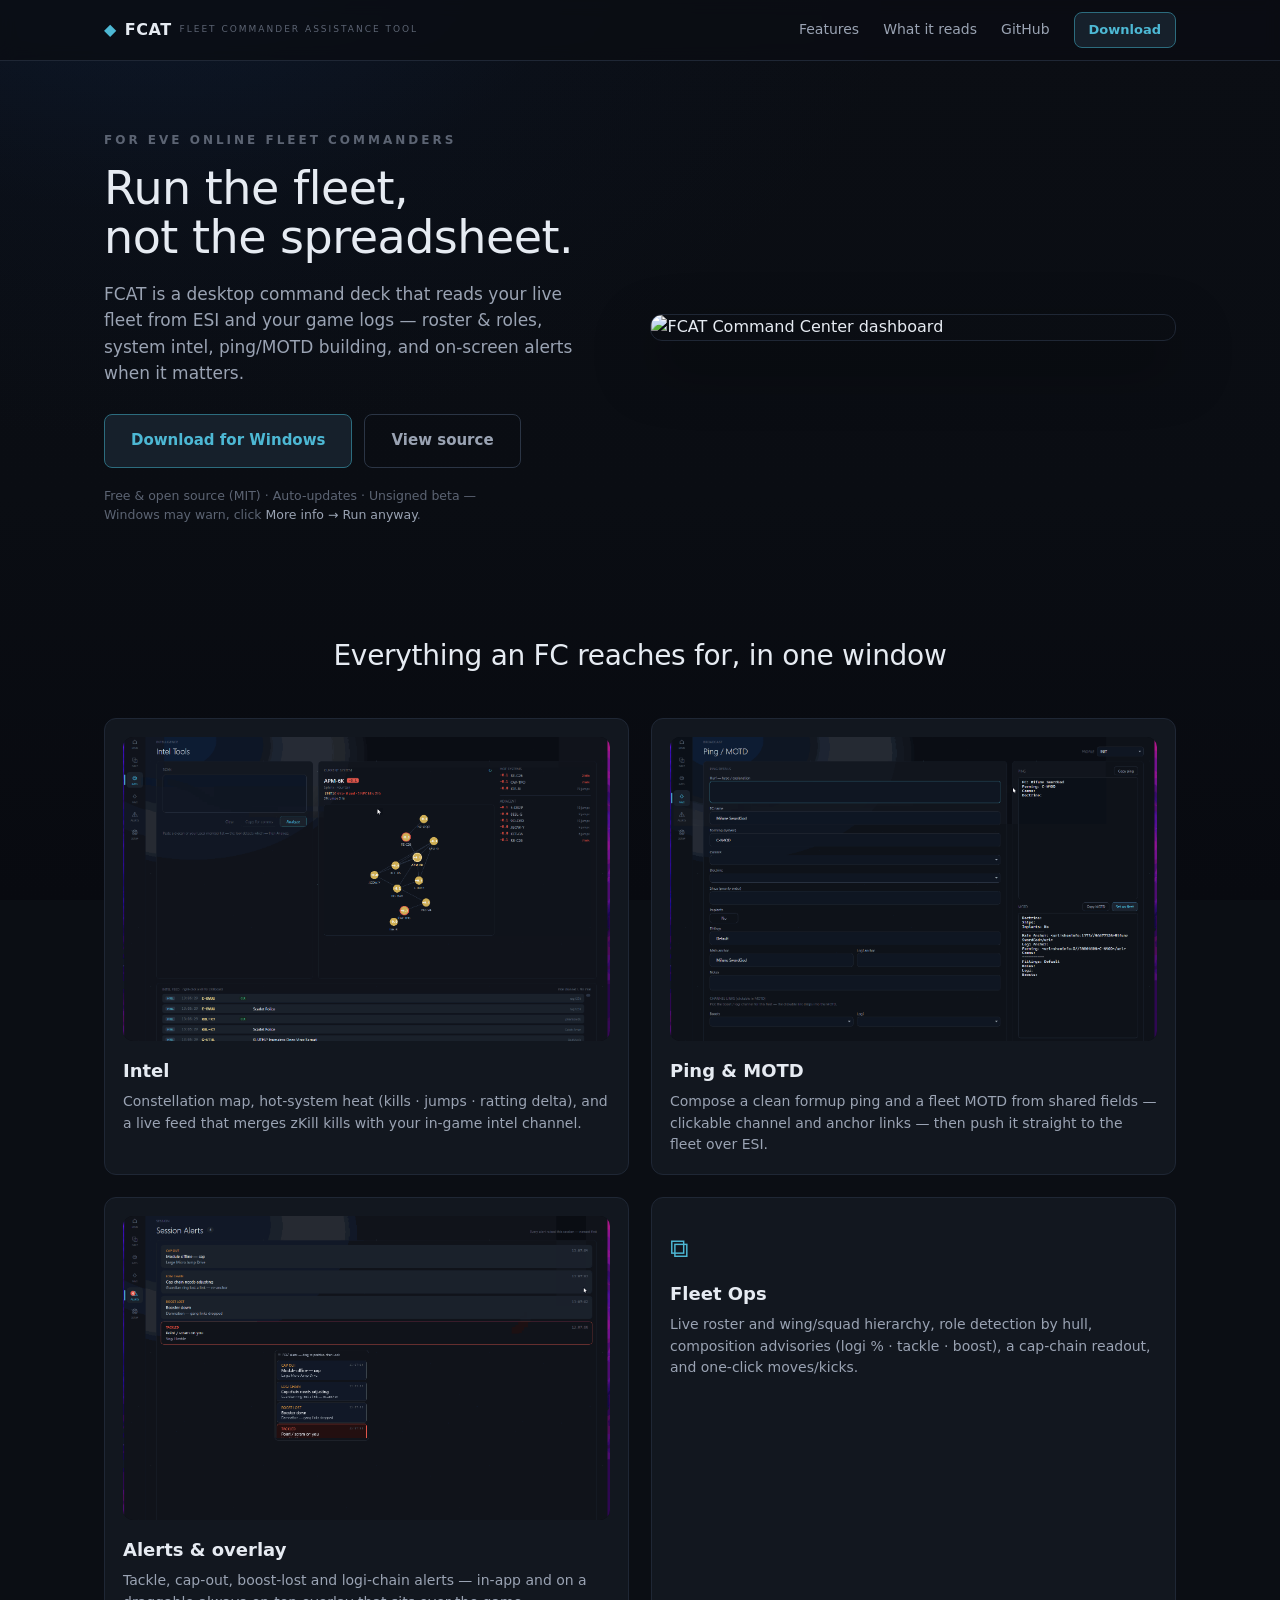
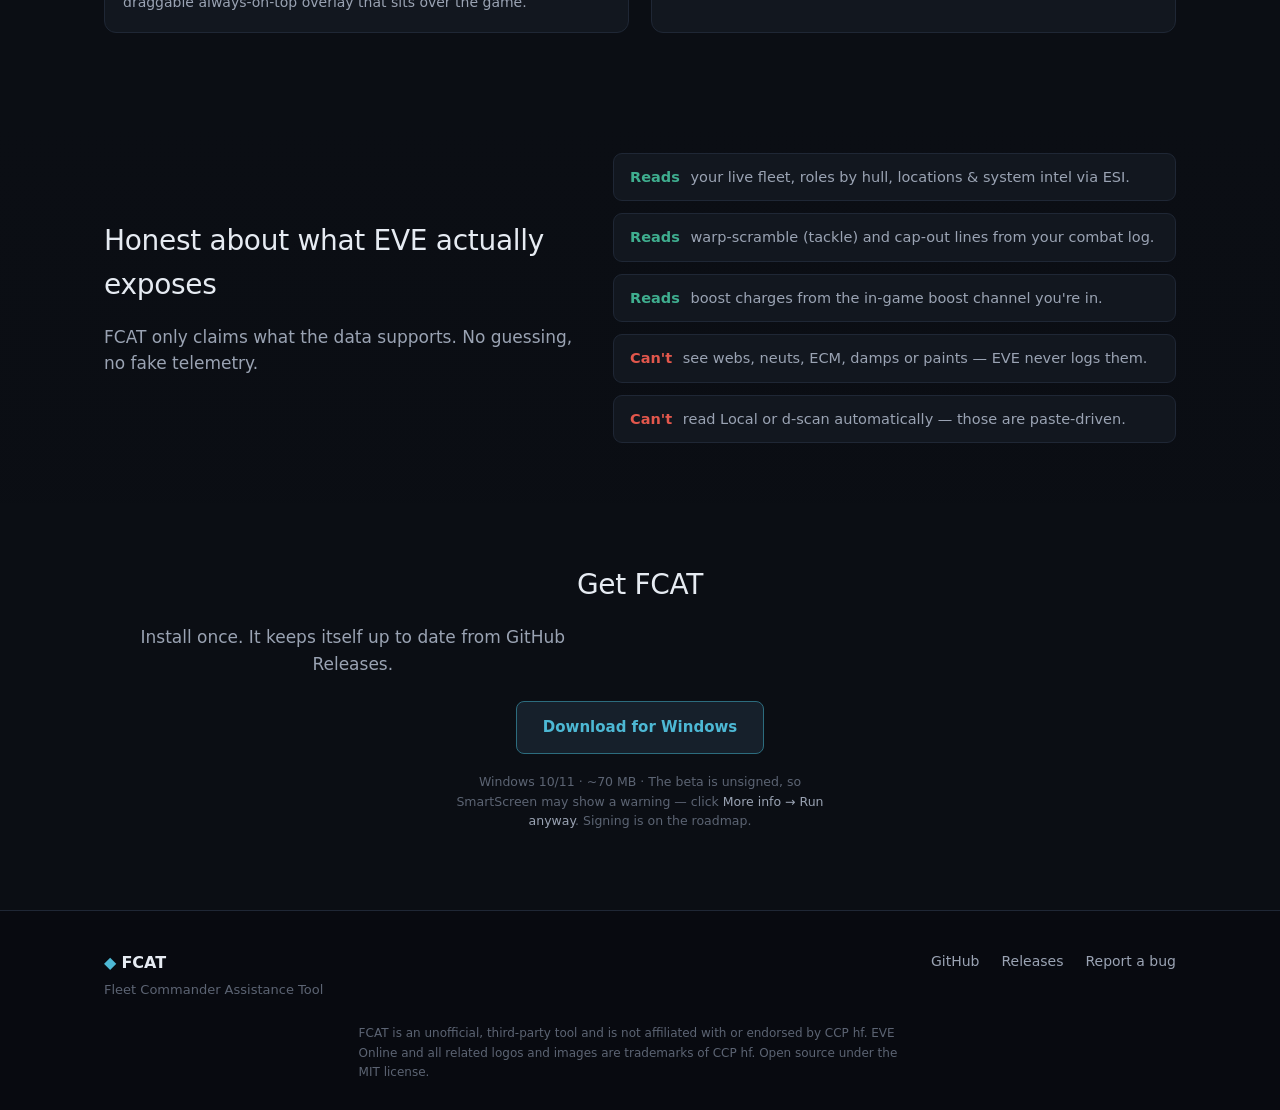
==== docs/index.html @ 99419bee "Add FCAT website for GitHub Pages Co-Authored-By: Claude Opus 4.8 <noreply@anthropic.com>" ====
<!DOCTYPE html>
<html lang="en">
<head>
  <meta charset="utf-8">
  <meta name="viewport" content="width=device-width, initial-scale=1">
  <title>FCAT — Fleet Commander Assistance Tool</title>
  <meta name="description" content="A desktop command deck for EVE Online fleet commanders. Live fleet roster, intel, pings & MOTD, and on-screen alerts — read straight from ESI and your game logs.">
  <link rel="stylesheet" href="style.css">
</head>
<body>

  <!-- ── Top bar ── -->
  <header class="topbar">
    <div class="wrap">
      <a class="brand" href="#top">
        <span class="diamond">◆</span> FCAT
        <span class="brand-sub">FLEET COMMANDER ASSISTANCE TOOL</span>
      </a>
      <nav class="topnav">
        <a href="#features">Features</a>
        <a href="#honest">What it reads</a>
        <a href="https://github.com/MifuneSG/FCAT" target="_blank" rel="noopener">GitHub</a>
        <a class="btn btn-sm" href="https://github.com/MifuneSG/FCAT/releases/latest" target="_blank" rel="noopener">Download</a>
      </nav>
    </div>
  </header>

  <!-- ── Hero ── -->
  <section class="hero" id="top">
    <div class="wrap hero-grid">
      <div class="hero-copy">
        <p class="eyebrow">FOR EVE ONLINE FLEET COMMANDERS</p>
        <h1>Run the fleet,<br>not the spreadsheet.</h1>
        <p class="lead">
          FCAT is a desktop command deck that reads your live fleet from ESI and your game logs —
          roster &amp; roles, system intel, ping/MOTD building, and on-screen alerts when it matters.
        </p>
        <div class="cta-row">
          <a class="btn btn-lg" href="https://github.com/MifuneSG/FCAT/releases/latest" target="_blank" rel="noopener">
            Download for Windows
          </a>
          <a class="btn btn-ghost btn-lg" href="https://github.com/MifuneSG/FCAT" target="_blank" rel="noopener">
            View source
          </a>
        </div>
        <p class="fineprint">
          Free &amp; open source (MIT) · Auto-updates · Unsigned beta — Windows may warn,
          click <em>More info → Run anyway</em>.
        </p>
      </div>
      <div class="hero-shot">
        <img src="gifs/dashboard.gif" alt="FCAT Command Center dashboard" loading="eager">
      </div>
    </div>
  </section>

  <!-- ── Features ── -->
  <section class="features" id="features">
    <div class="wrap">
      <h2 class="section-title">Everything an FC reaches for, in one window</h2>

      <div class="feature-grid">
        <article class="feature">
          <div class="feature-shot"><img src="gifs/intel.gif" alt="Intel tools" loading="lazy"></div>
          <h3>Intel</h3>
          <p>Constellation map, hot-system heat (kills · jumps · ratting delta), and a live feed that
             merges zKill kills with your in-game intel channel.</p>
        </article>

        <article class="feature">
          <div class="feature-shot"><img src="gifs/ping.gif" alt="Ping and MOTD builder" loading="lazy"></div>
          <h3>Ping &amp; MOTD</h3>
          <p>Compose a clean formup ping and a fleet MOTD from shared fields — clickable channel
             and anchor links — then push it straight to the fleet over ESI.</p>
        </article>

        <article class="feature">
          <div class="feature-shot"><img src="gifs/overlay.gif" alt="Alerts and on-screen overlay" loading="lazy"></div>
          <h3>Alerts &amp; overlay</h3>
          <p>Tackle, cap-out, boost-lost and logi-chain alerts — in-app and on a draggable
             always-on-top overlay that sits over the game.</p>
        </article>

        <article class="feature">
          <div class="feature-icon">⧉</div>
          <h3>Fleet Ops</h3>
          <p>Live roster and wing/squad hierarchy, role detection by hull, composition advisories
             (logi % · tackle · boost), a cap-chain readout, and one-click moves/kicks.</p>
        </article>
      </div>
    </div>
  </section>

  <!-- ── Honesty section (the differentiator) ── -->
  <section class="honest" id="honest">
    <div class="wrap honest-grid">
      <div>
        <h2 class="section-title left">Honest about what EVE actually exposes</h2>
        <p class="lead">
          FCAT only claims what the data supports. No guessing, no fake telemetry.
        </p>
      </div>
      <ul class="honest-list">
        <li><span class="ok">Reads</span> your live fleet, roles by hull, locations &amp; system intel via ESI.</li>
        <li><span class="ok">Reads</span> warp-scramble (tackle) and cap-out lines from your combat log.</li>
        <li><span class="ok">Reads</span> boost charges from the in-game boost channel you're in.</li>
        <li><span class="no">Can't</span> see webs, neuts, ECM, damps or paints — EVE never logs them.</li>
        <li><span class="no">Can't</span> read Local or d-scan automatically — those are paste-driven.</li>
      </ul>
    </div>
  </section>

  <!-- ── Download band ── -->
  <section class="download">
    <div class="wrap center">
      <h2 class="section-title">Get FCAT</h2>
      <p class="lead">Install once. It keeps itself up to date from GitHub Releases.</p>
      <a class="btn btn-lg" href="https://github.com/MifuneSG/FCAT/releases/latest" target="_blank" rel="noopener">
        Download for Windows
      </a>
      <p class="fineprint">
        Windows 10/11 · ~70 MB · The beta is unsigned, so SmartScreen may show a warning —
        click <em>More info → Run anyway</em>. Signing is on the roadmap.
      </p>
    </div>
  </section>

  <!-- ── Footer ── -->
  <footer class="footer">
    <div class="wrap footer-grid">
      <div>
        <span class="diamond">◆</span> <strong>FCAT</strong>
        <p class="muted">Fleet Commander Assistance Tool</p>
      </div>
      <div class="footer-links">
        <a href="https://github.com/MifuneSG/FCAT" target="_blank" rel="noopener">GitHub</a>
        <a href="https://github.com/MifuneSG/FCAT/releases/latest" target="_blank" rel="noopener">Releases</a>
        <a href="https://github.com/MifuneSG/FCAT/issues" target="_blank" rel="noopener">Report a bug</a>
      </div>
    </div>
    <div class="wrap disclaimer">
      FCAT is an unofficial, third-party tool and is not affiliated with or endorsed by CCP hf.
      EVE Online and all related logos and images are trademarks of CCP hf. Open source under the MIT license.
    </div>
  </footer>

</body>
</html>
---- docs/style.css ----
/* ── FCAT site — cockpit dark theme, matches the app palette ── */
:root{
  --bg:#0b0e14; --bg-deep:#080a10; --panel:#12171f; --raised:#1a212b;
  --hair:#1f2735; --hair-strong:#2b3545;
  --accent:#4db8d4; --accent-dim:#2c6c7e;
  --gold:#d4a449; --gold-soft:#f0d99a;
  --green:#3fae8f; --red:#e2574c;
  --t1:#e6ebf2; --t2:#9aa3b3; --t3:#5c6473;
  --ui:"Segoe UI",system-ui,-apple-system,Roboto,Helvetica,Arial,sans-serif;
}
*{box-sizing:border-box;margin:0;padding:0}
html{scroll-behavior:smooth}
body{
  font-family:var(--ui); color:var(--t1); background:var(--bg);
  line-height:1.55; -webkit-font-smoothing:antialiased;
  background-image:
    radial-gradient(1100px 760px at 12% -10%, #13315f55 0%, #0c1d3a22 40%, transparent 70%),
    linear-gradient(180deg,#0b0e14 0%,#0a0d13 55%,#080a10 100%);
  background-attachment:fixed;
}
.wrap{max-width:1120px;margin:0 auto;padding:0 24px}
a{color:inherit;text-decoration:none}
em{color:var(--t2);font-style:normal}

/* buttons */
.btn{
  display:inline-block;border:1px solid var(--accent-dim);background:#16202b;color:var(--accent);
  font-weight:600;font-size:14px;padding:11px 20px;border-radius:8px;cursor:pointer;
  transition:.15s ease;
}
.btn:hover{background:#1d2c3a;border-color:var(--accent);color:#86d6ea}
.btn-lg{font-size:15px;padding:14px 26px}
.btn-sm{padding:7px 14px;font-size:13px}
.btn-ghost{background:transparent;border-color:var(--hair-strong);color:var(--t2)}
.btn-ghost:hover{background:var(--raised);color:var(--t1);border-color:var(--hair-strong)}

/* top bar */
.topbar{position:sticky;top:0;z-index:10;background:#0a0d13cc;backdrop-filter:blur(8px);
  border-bottom:1px solid var(--hair)}
.topbar .wrap{display:flex;align-items:center;justify-content:space-between;height:60px}
.brand{font-weight:600;font-size:16px;letter-spacing:.5px;display:flex;align-items:center;gap:8px}
.brand-sub{color:var(--t3);font-size:9px;letter-spacing:2px;font-weight:500}
.diamond{color:var(--accent)}
.topnav{display:flex;align-items:center;gap:24px;font-size:14px;color:var(--t2)}
.topnav a:hover{color:var(--t1)}

/* hero */
.eyebrow{color:var(--t3);font-size:12px;letter-spacing:3px;font-weight:600;margin-bottom:14px}
.hero{padding:70px 0 50px}
.hero-grid{display:grid;grid-template-columns:1fr 1.05fr;gap:46px;align-items:center}
.hero h1{font-size:46px;line-height:1.08;font-weight:300;letter-spacing:-.5px}
.hero h1{background:none}
.lead{color:var(--t2);font-size:17px;margin-top:18px;max-width:46ch}
.cta-row{display:flex;gap:12px;margin-top:28px;flex-wrap:wrap}
.fineprint{color:var(--t3);font-size:12.5px;margin-top:18px;max-width:48ch}
.hero-shot img,.feature-shot img{display:block;width:100%;border-radius:12px;
  border:1px solid var(--hair);box-shadow:0 24px 60px #00000066}

/* section scaffolding */
section{padding:60px 0}
.section-title{font-size:28px;font-weight:300;text-align:center;letter-spacing:-.3px}
.section-title.left{text-align:left}
.center{text-align:center}

/* features */
.feature-grid{display:grid;grid-template-columns:repeat(2,1fr);gap:22px;margin-top:40px}
.feature{background:var(--panel);border:1px solid var(--hair);border-radius:12px;padding:18px;
  transition:.15s ease}
.feature:hover{border-color:var(--accent-dim);background:#141b25}
.feature-shot{border-radius:10px;overflow:hidden;margin-bottom:16px;aspect-ratio:16/10;background:var(--bg-deep)}
.feature-shot img{height:100%;object-fit:cover;border:none;border-radius:0;box-shadow:none}
.feature-icon{font-size:26px;color:var(--accent);height:64px;display:flex;align-items:center}
.feature h3{font-size:18px;font-weight:600;margin-bottom:6px}
.feature p{color:var(--t2);font-size:14px}

/* honesty */
.honest{background:linear-gradient(180deg,transparent,#0a0d1366)}
.honest-grid{display:grid;grid-template-columns:1fr 1.2fr;gap:40px;align-items:center}
.honest-list{list-style:none;display:flex;flex-direction:column;gap:12px}
.honest-list li{background:var(--panel);border:1px solid var(--hair);border-radius:9px;
  padding:12px 16px;color:var(--t2);font-size:14.5px}
.honest-list .ok{color:var(--green);font-weight:600;margin-right:6px}
.honest-list .no{color:var(--red);font-weight:600;margin-right:6px}

/* download band */
.download{text-align:center}
.download .btn{margin-top:24px}
.download .fineprint{margin:18px auto 0}

/* footer */
.footer{border-top:1px solid var(--hair);padding:40px 0 28px;margin-top:20px;background:#080a10}
.footer-grid{display:flex;justify-content:space-between;align-items:flex-start;gap:24px;flex-wrap:wrap}
.footer .muted{color:var(--t3);font-size:13px;margin-top:4px}
.footer-links{display:flex;gap:22px;font-size:14px;color:var(--t2)}
.footer-links a:hover{color:var(--accent)}
.disclaimer{color:var(--t3);font-size:12px;margin-top:24px;max-width:80ch;line-height:1.6}

/* responsive */
@media(max-width:860px){
  .hero-grid,.honest-grid{grid-template-columns:1fr;gap:30px}
  .hero{padding:44px 0 30px}
  .hero h1{font-size:36px}
  .feature-grid{grid-template-columns:1fr}
  .brand-sub{display:none}
  .topnav{gap:16px}
  .topnav a:not(.btn){display:none}
}
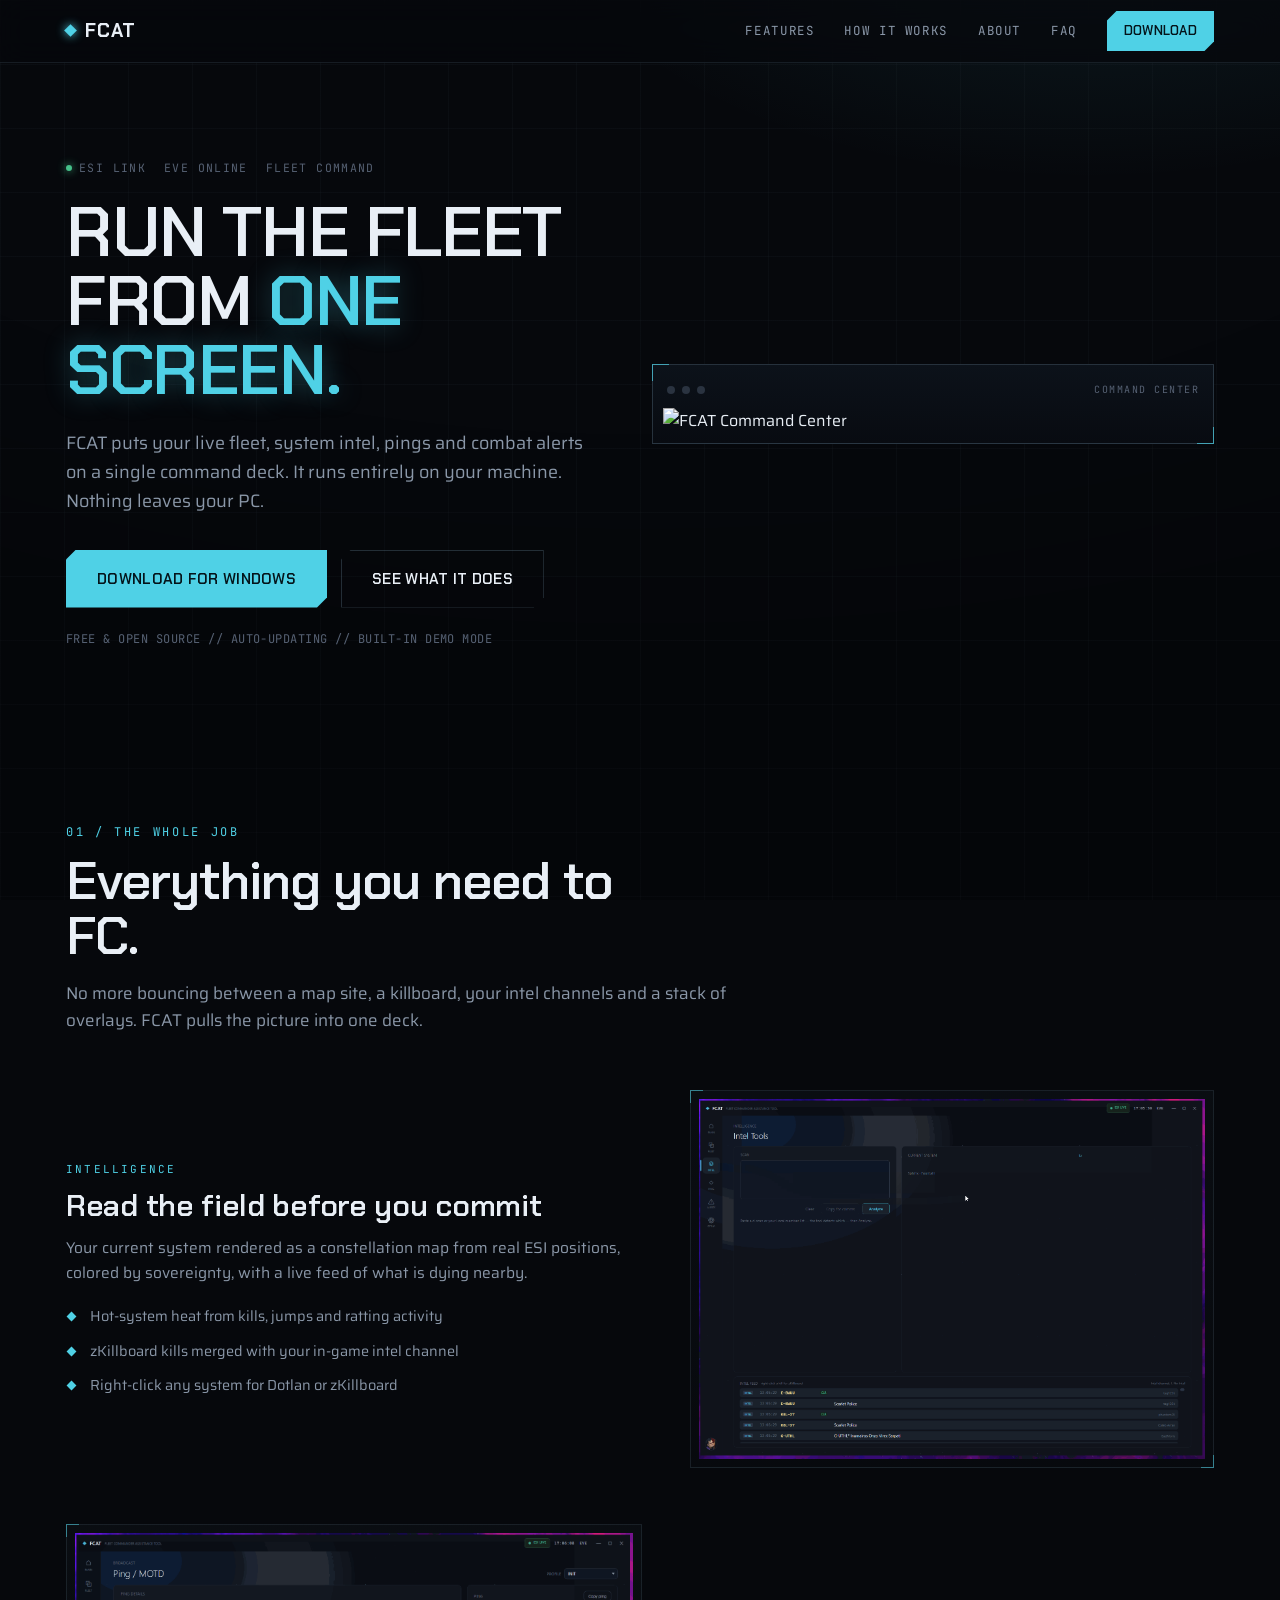
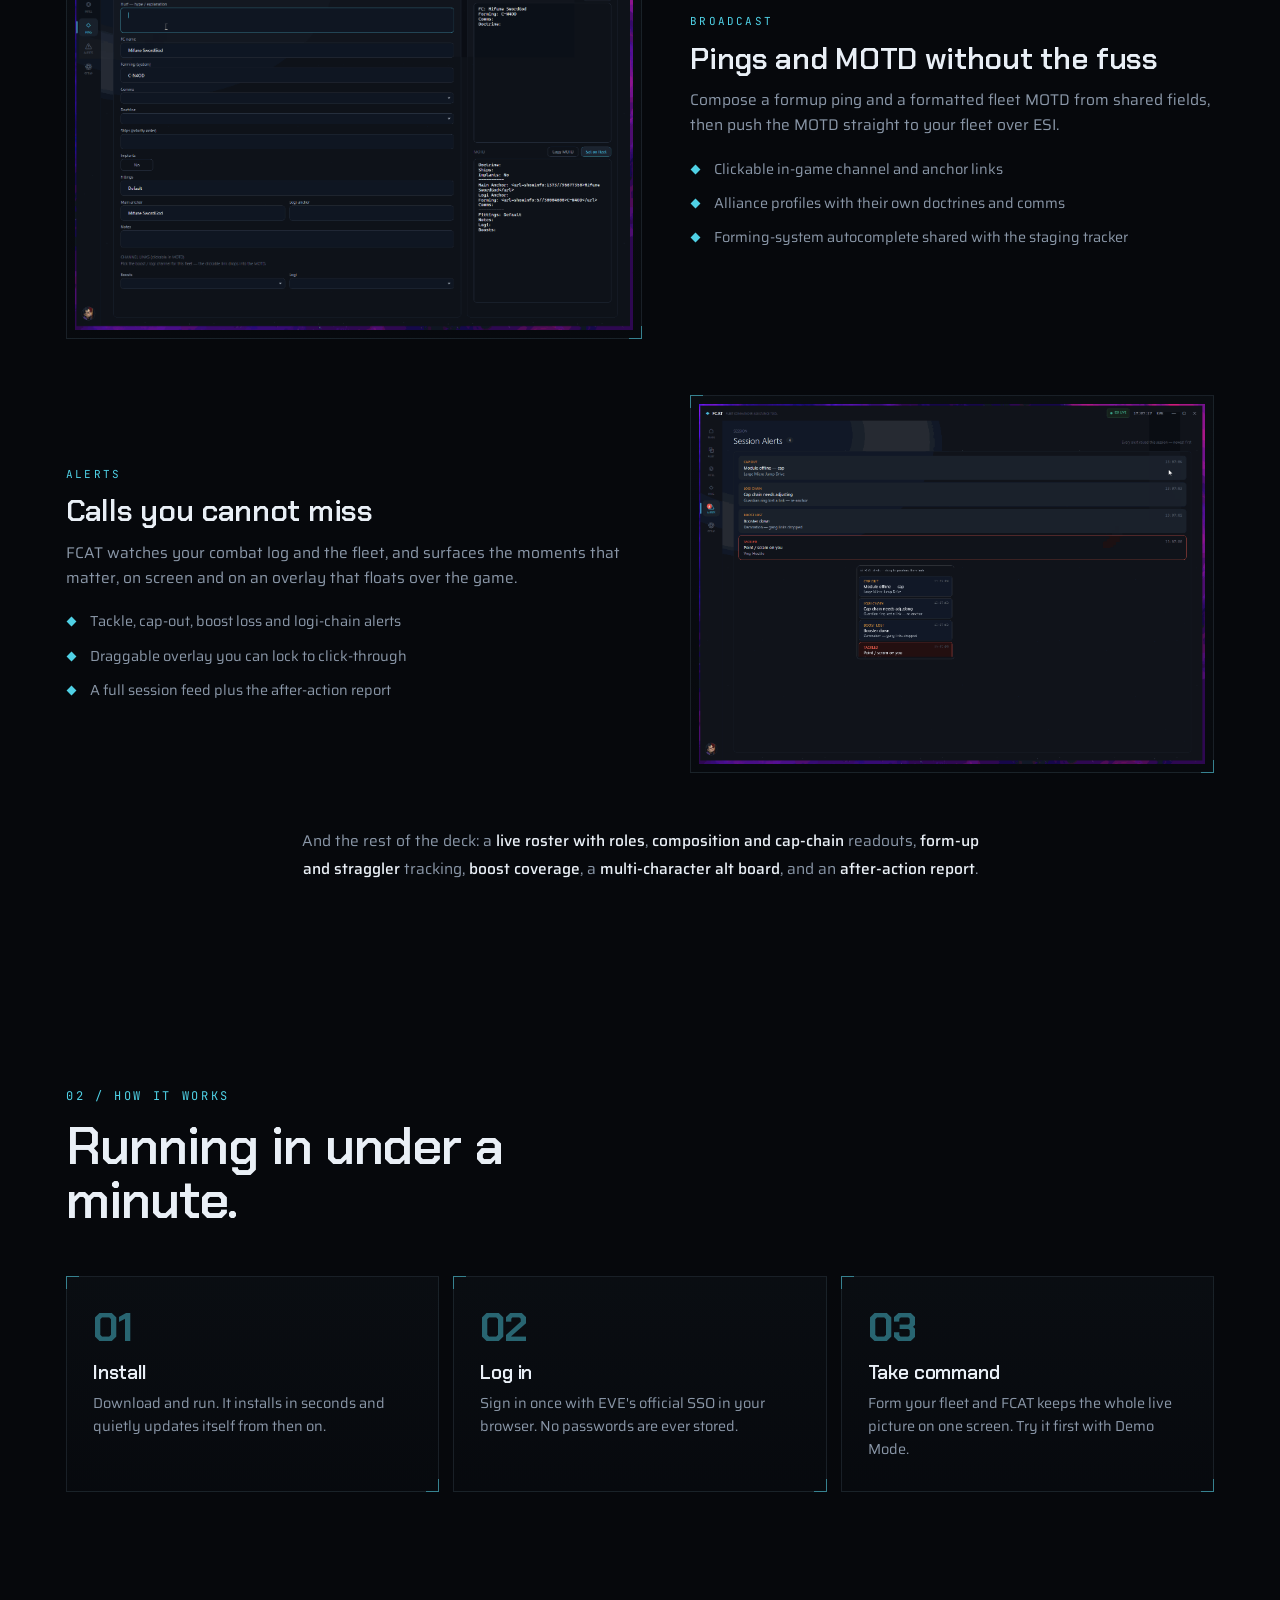
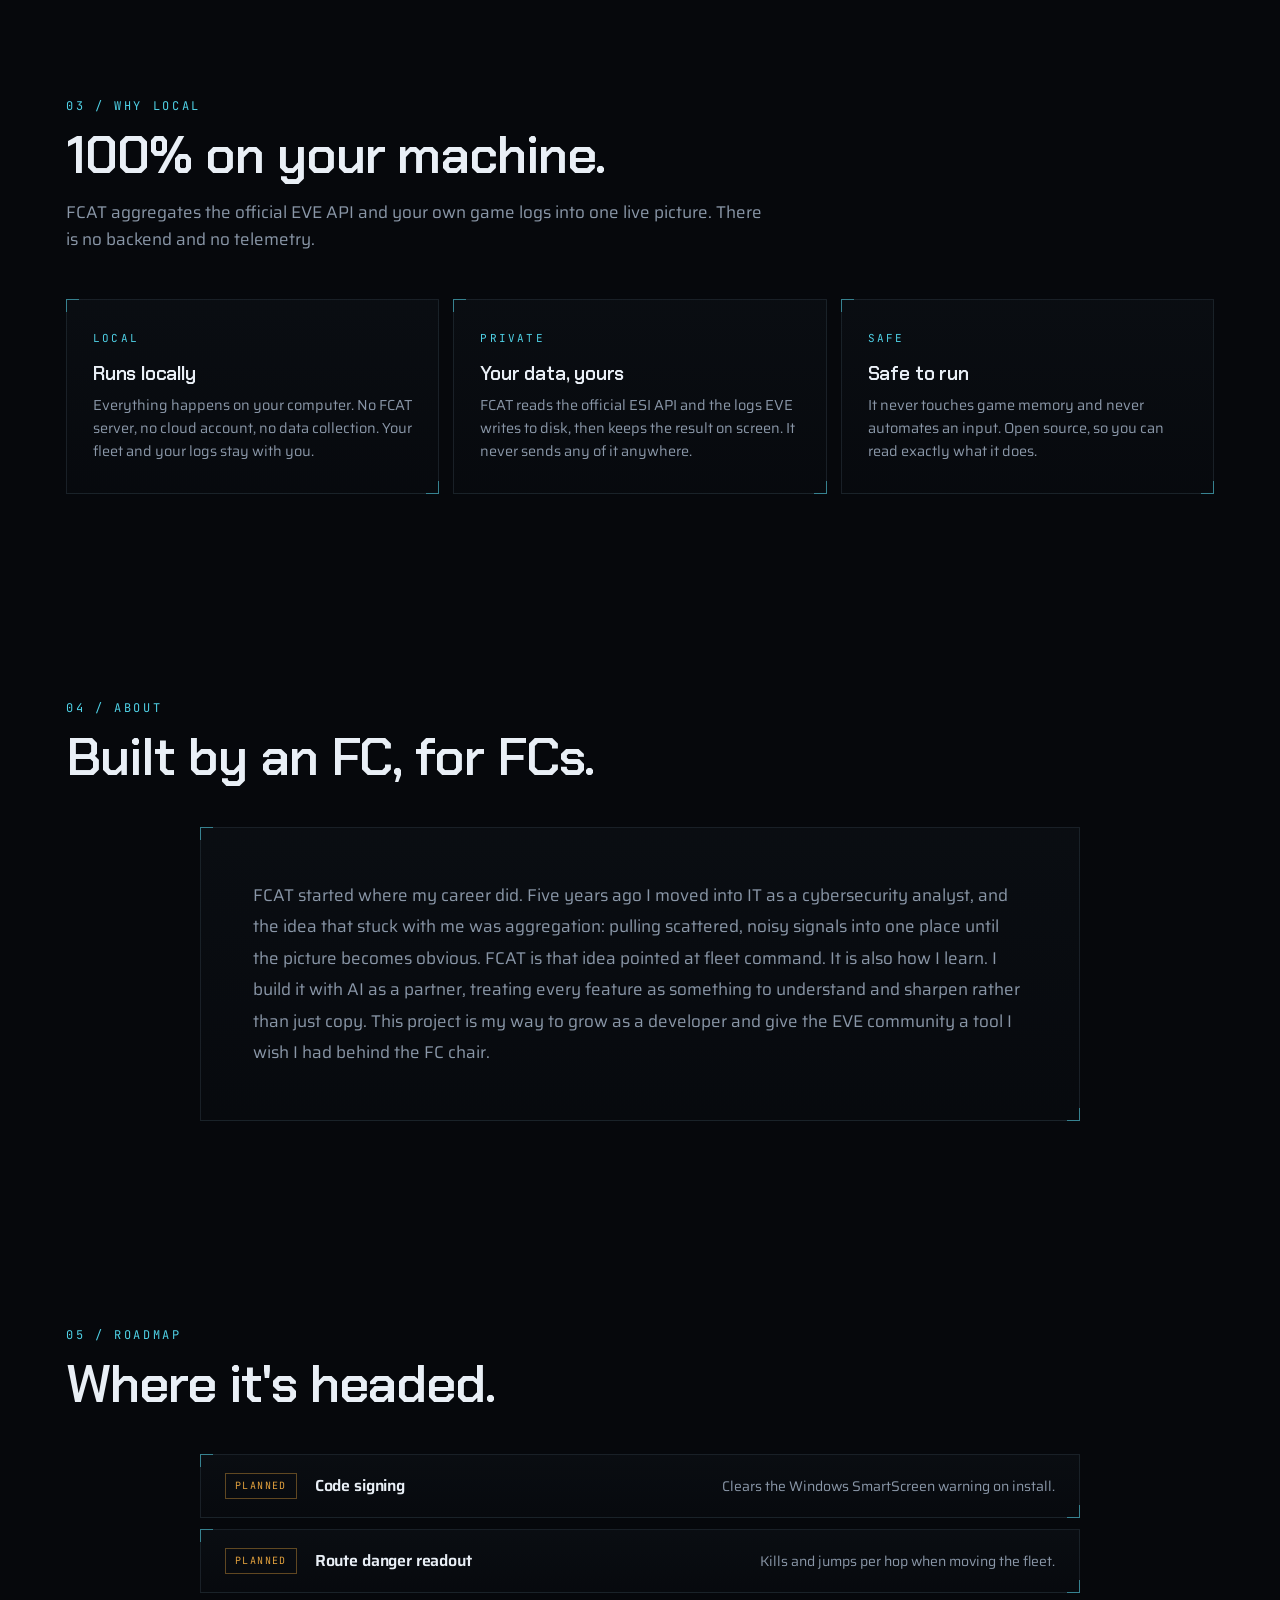
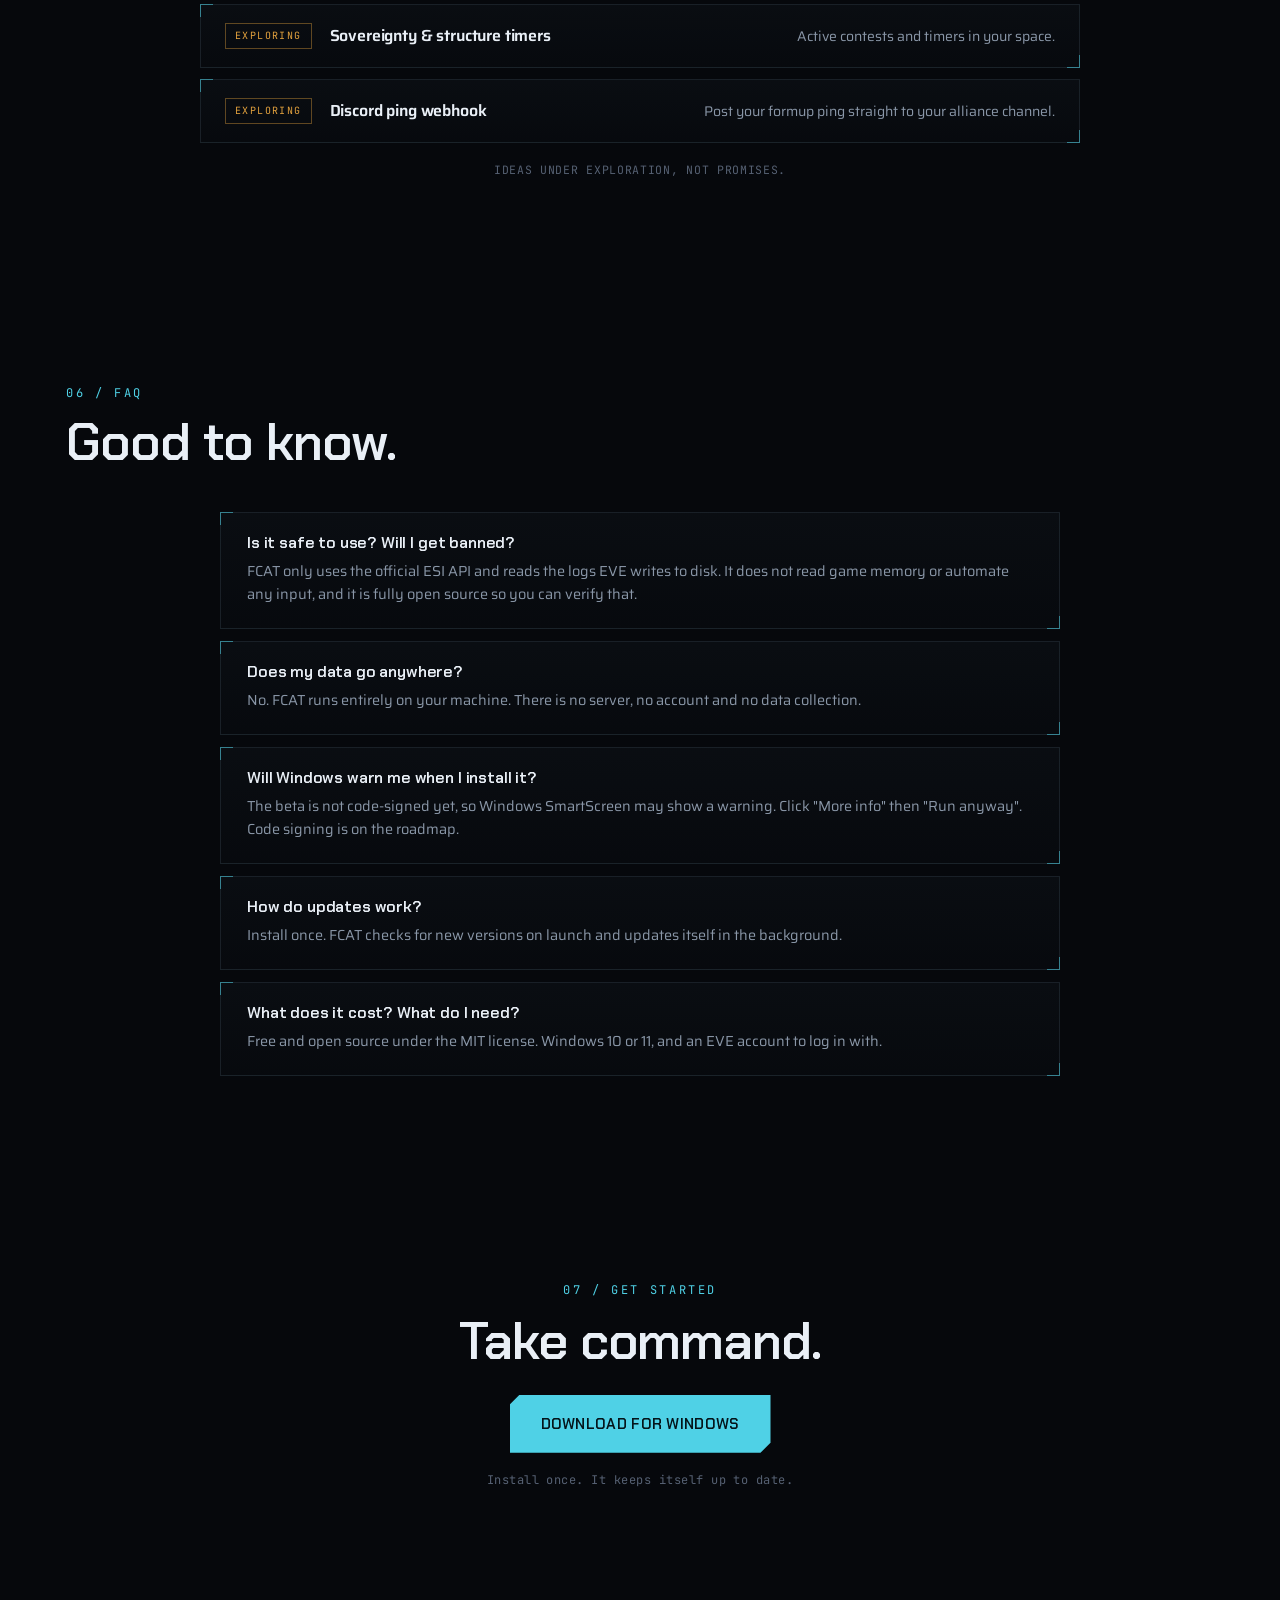
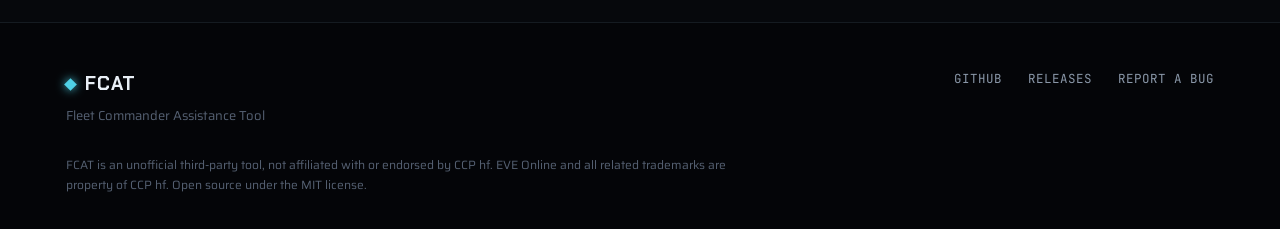
==== commit 018efcdd: "Redesign website: HUD style, how-it-works, roadmap, about Co-Authored-By: Claude Opus 4.8 <noreply@a" ====
--- a/docs/index.html
+++ b/docs/index.html
@@ -1,148 +1,362 @@
 <!DOCTYPE html>
 <html lang="en">
 <head>
-  <meta charset="utf-8">
-  <meta name="viewport" content="width=device-width, initial-scale=1">
-  <title>FCAT — Fleet Commander Assistance Tool</title>
-  <meta name="description" content="A desktop command deck for EVE Online fleet commanders. Live fleet roster, intel, pings & MOTD, and on-screen alerts — read straight from ESI and your game logs.">
-  <link rel="stylesheet" href="style.css">
+<meta charset="utf-8">
+<meta name="viewport" content="width=device-width, initial-scale=1">
+<title>FCAT // Fleet Commander Assistance Tool</title>
+<meta name="description" content="Everything you need to FC in EVE Online, on one screen, running entirely on your machine. Live fleet, intel, pings and combat alerts. Nothing leaves your PC.">
+<link rel="preconnect" href="https://fonts.googleapis.com">
+<link rel="preconnect" href="https://fonts.gstatic.com" crossorigin>
+<link href="https://fonts.googleapis.com/css2?family=Chakra+Petch:wght@400;500;600;700&family=JetBrains+Mono:wght@400;500&family=Saira:wght@300;400;500;600&display=swap" rel="stylesheet">
+<style>
+:root{
+  --bg:#06080c; --bg2:#0a0e14;
+  --ink:#e9eff6; --t2:#8a97a8; --t3:#566173;
+  --teal:#4fd1e6; --amber:#e3a23e; --green:#46c08a; --red:#e2574c;
+  --line:rgba(125,160,180,.14); --line-2:rgba(125,160,180,.26);
+  --disp:"Chakra Petch",system-ui,sans-serif;
+  --body:"Saira",system-ui,sans-serif;
+  --mono:"JetBrains Mono",ui-monospace,monospace;
+  --maxw:1200px;
+}
+*{box-sizing:border-box;margin:0;padding:0}
+html{scroll-behavior:smooth}
+body{font-family:var(--body);background:var(--bg);color:var(--ink);line-height:1.6;
+  -webkit-font-smoothing:antialiased;overflow-x:hidden;position:relative}
+body::before{content:"";position:fixed;inset:0;z-index:-2;pointer-events:none;
+  background:
+    linear-gradient(rgba(125,160,180,.035) 1px,transparent 1px) 0 0/100% 64px,
+    linear-gradient(90deg,rgba(125,160,180,.035) 1px,transparent 1px) 0 0/64px 100%,
+    radial-gradient(70% 50% at 85% -10%, rgba(79,209,230,.10), transparent 60%),
+    var(--bg)}
+body::after{content:"";position:fixed;inset:0;z-index:-1;pointer-events:none;opacity:.5;
+  background:radial-gradient(120% 80% at 50% 0%, transparent 60%, rgba(0,0,0,.5))}
+.wrap{max-width:var(--maxw);margin:0 auto;padding:0 26px}
+a{color:inherit;text-decoration:none}
+
+h1,h2,h3,h4{font-family:var(--disp);font-weight:600;letter-spacing:-.01em;line-height:1.05}
+.mono{font-family:var(--mono)}
+.kicker{font-family:var(--mono);font-size:12px;letter-spacing:.22em;color:var(--teal);text-transform:uppercase}
+.kicker.block{display:block}
+
+.btn{display:inline-flex;align-items:center;gap:9px;font-family:var(--disp);font-weight:600;font-size:14px;
+  letter-spacing:.02em;padding:13px 24px;cursor:pointer;transition:.16s ease;
+  color:#04141a;background:var(--teal);border:1px solid var(--teal);
+  clip-path:polygon(10px 0,100% 0,100% calc(100% - 10px),calc(100% - 10px) 100%,0 100%,0 10px)}
+.btn:hover{background:#7ce0f2;border-color:#7ce0f2;box-shadow:0 0 0 1px rgba(79,209,230,.4),0 14px 36px rgba(79,209,230,.22)}
+.btn-lg{font-size:15px;padding:16px 30px}
+.btn-sm{padding:9px 16px;font-size:13px}
+.btn-ghost{background:transparent;color:var(--ink);border-color:var(--line-2)}
+.btn-ghost:hover{background:rgba(79,209,230,.06);border-color:var(--teal);box-shadow:none;color:var(--ink)}
+
+.topbar{position:sticky;top:0;z-index:40;background:rgba(6,8,12,.72);backdrop-filter:blur(14px);
+  border-bottom:1px solid var(--line)}
+.topbar .wrap{display:flex;align-items:center;justify-content:space-between;height:62px}
+.brand{font-family:var(--disp);font-weight:700;font-size:19px;letter-spacing:.06em;display:flex;align-items:center;gap:10px}
+.brand .dot{width:9px;height:9px;background:var(--teal);transform:rotate(45deg);box-shadow:0 0 10px var(--teal)}
+.topnav{display:flex;align-items:center;gap:30px;font-family:var(--mono);font-size:12.5px;letter-spacing:.05em;color:var(--t2)}
+.topnav a:hover{color:var(--ink)}
+.topnav a.btn{color:#04141a}
+
+.panel{position:relative;background:linear-gradient(180deg,rgba(125,160,180,.04),rgba(125,160,180,.015));
+  border:1px solid var(--line);transition:.18s ease}
+.panel::before,.panel::after{content:"";position:absolute;width:12px;height:12px;border:1px solid var(--teal);opacity:.55;transition:.18s}
+.panel::before{top:-1px;left:-1px;border-right:0;border-bottom:0}
+.panel::after{bottom:-1px;right:-1px;border-left:0;border-top:0}
+.panel:hover{border-color:var(--line-2);transform:translateY(-3px)}
+.panel:hover::before,.panel:hover::after{opacity:1;width:18px;height:18px}
+
+section{padding:clamp(64px,8vw,104px) 0}
+h2.big{font-size:clamp(30px,4.4vw,52px);font-weight:600;letter-spacing:-.02em;max-width:18ch;margin-top:12px}
+.lead{color:var(--t2);font-size:17px;max-width:64ch;margin-top:16px}
+
+.rv{opacity:0;transform:translateY(16px);transition:.6s cubic-bezier(.2,.7,.2,1)}
+.rv.in{opacity:1;transform:none}
+
+/* hero */
+.hero{padding:clamp(56px,8vw,96px) 0 clamp(44px,6vw,72px)}
+.hero-grid{display:grid;grid-template-columns:1.04fr 1.1fr;gap:54px;align-items:center}
+.statusline{display:flex;gap:18px;font-family:var(--mono);font-size:11.5px;letter-spacing:.12em;color:var(--t3);
+  text-transform:uppercase;margin-bottom:22px;flex-wrap:wrap}
+.statusline span{display:flex;align-items:center;gap:7px}
+.statusline i{width:6px;height:6px;border-radius:50%;background:var(--green);box-shadow:0 0 8px var(--green)}
+.hero h1{font-size:clamp(40px,6.4vw,70px);font-weight:600;line-height:.98;letter-spacing:-.02em;text-transform:uppercase}
+.hero h1 em{font-style:normal;color:var(--teal);text-shadow:0 0 26px rgba(79,209,230,.35)}
+.hero .lead{font-size:18px;margin-top:24px;max-width:44ch}
+.cta-row{display:flex;gap:14px;margin-top:34px;flex-wrap:wrap}
+.subnote{font-family:var(--mono);color:var(--t3);font-size:12px;margin-top:22px;letter-spacing:.04em}
+.screen{position:relative;padding:10px;background:linear-gradient(180deg,#0c121a,#080b11);border:1px solid var(--line-2)}
+.screen::before,.screen::after{content:"";position:absolute;width:16px;height:16px;border:1.5px solid var(--teal);opacity:.7}
+.screen::before{top:-1px;left:-1px;border-right:0;border-bottom:0}
+.screen::after{bottom:-1px;right:-1px;border-left:0;border-top:0}
+.screen img{display:block;width:100%}
+.screenbar{display:flex;align-items:center;gap:7px;padding:7px 4px 10px}
+.screenbar b{width:8px;height:8px;border-radius:50%;background:#2a3340}
+.screenbar small{margin-left:auto;font-family:var(--mono);font-size:10px;color:var(--t3);letter-spacing:.15em}
+
+/* feature gif rows */
+.deep{display:grid;grid-template-columns:1.1fr 1fr;gap:48px;align-items:center;margin-top:56px}
+.deep:nth-of-type(even) .deep-media{order:2}
+.deep-media{padding:8px}
+.deep-media img{display:block;width:100%}
+.deep .tag{font-family:var(--mono);font-size:11px;letter-spacing:.2em;color:var(--teal);text-transform:uppercase}
+.deep h3{font-size:clamp(22px,2.6vw,30px);font-weight:600;margin-top:12px;letter-spacing:-.01em}
+.deep p{color:var(--t2);font-size:15.5px;margin-top:14px}
+.deep ul{list-style:none;margin-top:20px;display:flex;flex-direction:column;gap:11px}
+.deep li{color:var(--t2);font-size:14.5px;padding-left:24px;position:relative}
+.deep li::before{content:"";position:absolute;left:2px;top:8px;width:7px;height:7px;background:var(--teal);transform:rotate(45deg)}
+@media(max-width:860px){.deep{grid-template-columns:1fr;gap:22px}.deep:nth-of-type(even) .deep-media{order:0}}
+
+.deckline{color:var(--t2);font-size:15.5px;max-width:70ch;margin:54px auto 0;text-align:center;line-height:1.8}
+.deckline b{color:var(--ink);font-weight:500}
+
+/* how it works */
+.steps{display:grid;grid-template-columns:repeat(3,1fr);gap:14px;margin-top:48px}
+.step{padding:30px 26px}
+.step .sn{font-family:var(--disp);font-size:40px;font-weight:700;color:var(--teal);opacity:.45;line-height:1}
+.step h3{font-size:19px;font-weight:600;margin:16px 0 9px}
+.step p{color:var(--t2);font-size:14.5px}
+@media(max-width:860px){.steps{grid-template-columns:1fr}}
+
+/* local pillars */
+.pillars{display:grid;grid-template-columns:repeat(3,1fr);gap:14px;margin-top:46px}
+.pillar{padding:30px 26px}
+.pillar .pk{font-family:var(--mono);font-size:11px;letter-spacing:.2em;color:var(--teal);margin-bottom:16px}
+.pillar h3{font-size:19px;font-weight:600;margin-bottom:10px}
+.pillar p{color:var(--t2);font-size:14.5px}
+@media(max-width:860px){.pillars{grid-template-columns:1fr}}
+
+/* about */
+.about{padding:clamp(30px,5vw,52px);max-width:880px;margin:42px auto 0}
+.about p{color:var(--t2);font-size:17px;line-height:1.85}
+
+/* roadmap */
+.road{max-width:880px;margin:42px auto 0;display:grid;gap:11px}
+.ritem{display:flex;align-items:center;gap:18px;padding:18px 24px}
+.ritem .rt{font-family:var(--mono);font-size:10px;letter-spacing:.14em;color:var(--amber);
+  border:1px solid rgba(227,162,62,.4);padding:4px 9px;white-space:nowrap}
+.ritem h4{font-family:var(--body);font-weight:600;font-size:16px}
+.ritem p{color:var(--t2);font-size:14px;margin-left:auto;text-align:right;max-width:46ch}
+.roadnote{font-family:var(--mono);font-size:11.5px;color:var(--t3);text-align:center;margin-top:18px;letter-spacing:.06em}
+@media(max-width:680px){.ritem{flex-wrap:wrap;gap:10px}.ritem p{margin-left:0;text-align:left}}
+
+/* faq */
+.faq{max-width:840px;margin:42px auto 0;display:grid;gap:12px}
+.qa{padding:22px 26px}
+.qa h4{font-size:16px;font-weight:600;margin-bottom:8px}
+.qa p{color:var(--t2);font-size:14.5px}
+
+.dl{text-align:center}
+.dl .btn{margin-top:26px}
+
+.footer{border-top:1px solid var(--line);padding:46px 0 34px;background:rgba(0,0,0,.3);margin-top:30px}
+.footer-grid{display:flex;justify-content:space-between;align-items:flex-start;gap:24px;flex-wrap:wrap}
+.footer .brand{margin-bottom:6px}
+.footer .muted{color:var(--t3);font-size:13px}
+.footer-links{display:flex;gap:26px;font-family:var(--mono);font-size:12.5px;color:var(--t2)}
+.footer-links a:hover{color:var(--teal)}
+.disclaimer{color:var(--t3);font-size:12px;margin-top:28px;max-width:88ch;line-height:1.7}
+@media(max-width:860px){.hero-grid{grid-template-columns:1fr;gap:38px}.topnav a:not(.btn){display:none}}
+</style>
 </head>
 <body>
 
-  <!-- ── Top bar ── -->
-  <header class="topbar">
-    <div class="wrap">
-      <a class="brand" href="#top">
-        <span class="diamond">◆</span> FCAT
-        <span class="brand-sub">FLEET COMMANDER ASSISTANCE TOOL</span>
-      </a>
-      <nav class="topnav">
-        <a href="#features">Features</a>
-        <a href="#honest">What it reads</a>
-        <a href="https://github.com/MifuneSG/FCAT" target="_blank" rel="noopener">GitHub</a>
-        <a class="btn btn-sm" href="https://github.com/MifuneSG/FCAT/releases/latest" target="_blank" rel="noopener">Download</a>
-      </nav>
-    </div>
-  </header>
-
-  <!-- ── Hero ── -->
-  <section class="hero" id="top">
-    <div class="wrap hero-grid">
-      <div class="hero-copy">
-        <p class="eyebrow">FOR EVE ONLINE FLEET COMMANDERS</p>
-        <h1>Run the fleet,<br>not the spreadsheet.</h1>
-        <p class="lead">
-          FCAT is a desktop command deck that reads your live fleet from ESI and your game logs —
-          roster &amp; roles, system intel, ping/MOTD building, and on-screen alerts when it matters.
-        </p>
-        <div class="cta-row">
-          <a class="btn btn-lg" href="https://github.com/MifuneSG/FCAT/releases/latest" target="_blank" rel="noopener">
-            Download for Windows
-          </a>
-          <a class="btn btn-ghost btn-lg" href="https://github.com/MifuneSG/FCAT" target="_blank" rel="noopener">
-            View source
-          </a>
-        </div>
-        <p class="fineprint">
-          Free &amp; open source (MIT) · Auto-updates · Unsigned beta — Windows may warn,
-          click <em>More info → Run anyway</em>.
-        </p>
-      </div>
-      <div class="hero-shot">
-        <img src="gifs/dashboard.gif" alt="FCAT Command Center dashboard" loading="eager">
-      </div>
-    </div>
-  </section>
-
-  <!-- ── Features ── -->
-  <section class="features" id="features">
-    <div class="wrap">
-      <h2 class="section-title">Everything an FC reaches for, in one window</h2>
-
-      <div class="feature-grid">
-        <article class="feature">
-          <div class="feature-shot"><img src="gifs/intel.gif" alt="Intel tools" loading="lazy"></div>
-          <h3>Intel</h3>
-          <p>Constellation map, hot-system heat (kills · jumps · ratting delta), and a live feed that
-             merges zKill kills with your in-game intel channel.</p>
-        </article>
-
-        <article class="feature">
-          <div class="feature-shot"><img src="gifs/ping.gif" alt="Ping and MOTD builder" loading="lazy"></div>
-          <h3>Ping &amp; MOTD</h3>
-          <p>Compose a clean formup ping and a fleet MOTD from shared fields — clickable channel
-             and anchor links — then push it straight to the fleet over ESI.</p>
-        </article>
-
-        <article class="feature">
-          <div class="feature-shot"><img src="gifs/overlay.gif" alt="Alerts and on-screen overlay" loading="lazy"></div>
-          <h3>Alerts &amp; overlay</h3>
-          <p>Tackle, cap-out, boost-lost and logi-chain alerts — in-app and on a draggable
-             always-on-top overlay that sits over the game.</p>
-        </article>
-
-        <article class="feature">
-          <div class="feature-icon">⧉</div>
-          <h3>Fleet Ops</h3>
-          <p>Live roster and wing/squad hierarchy, role detection by hull, composition advisories
-             (logi % · tackle · boost), a cap-chain readout, and one-click moves/kicks.</p>
-        </article>
-      </div>
-    </div>
-  </section>
-
-  <!-- ── Honesty section (the differentiator) ── -->
-  <section class="honest" id="honest">
-    <div class="wrap honest-grid">
+<header class="topbar">
+  <div class="wrap">
+    <a class="brand" href="#top"><span class="dot"></span>FCAT</a>
+    <nav class="topnav">
+      <a href="#everything">FEATURES</a>
+      <a href="#how">HOW IT WORKS</a>
+      <a href="#about">ABOUT</a>
+      <a href="#faq">FAQ</a>
+      <a class="btn btn-sm" href="https://github.com/MifuneSG/FCAT/releases/latest" target="_blank" rel="noopener">DOWNLOAD</a>
+    </nav>
+  </div>
+</header>
+
+<!-- HERO -->
+<section class="hero" id="top">
+  <div class="wrap hero-grid">
+    <div class="rv in">
+      <div class="statusline"><span><i></i>ESI LINK</span><span>EVE ONLINE</span><span>FLEET COMMAND</span></div>
+      <h1>Run the fleet from <em>one screen.</em></h1>
+      <p class="lead">FCAT puts your live fleet, system intel, pings and combat alerts on a single command deck. It runs entirely on your machine. Nothing leaves your PC.</p>
+      <div class="cta-row">
+        <a class="btn btn-lg" href="https://github.com/MifuneSG/FCAT/releases/latest" target="_blank" rel="noopener">DOWNLOAD FOR WINDOWS</a>
+        <a class="btn btn-ghost btn-lg" href="#everything">SEE WHAT IT DOES</a>
+      </div>
+      <p class="subnote">FREE &amp; OPEN SOURCE // AUTO-UPDATING // BUILT-IN DEMO MODE</p>
+    </div>
+    <div class="screen rv in">
+      <div class="screenbar"><b></b><b></b><b></b><small>COMMAND CENTER</small></div>
+      <img src="gifs/dashboard.gif" alt="FCAT Command Center">
+    </div>
+  </div>
+</section>
+
+<!-- 01 EVERYTHING -->
+<section id="everything">
+  <div class="wrap">
+    <div class="rv">
+      <div class="kicker block">01 / The whole job</div>
+      <h2 class="big">Everything you need to FC.</h2>
+      <p class="lead">No more bouncing between a map site, a killboard, your intel channels and a stack of overlays. FCAT pulls the picture into one deck.</p>
+    </div>
+
+    <div class="deep rv">
+      <div class="deep-media panel"><img src="gifs/intel.gif" alt="Intel tools"></div>
       <div>
-        <h2 class="section-title left">Honest about what EVE actually exposes</h2>
-        <p class="lead">
-          FCAT only claims what the data supports. No guessing, no fake telemetry.
-        </p>
-      </div>
-      <ul class="honest-list">
-        <li><span class="ok">Reads</span> your live fleet, roles by hull, locations &amp; system intel via ESI.</li>
-        <li><span class="ok">Reads</span> warp-scramble (tackle) and cap-out lines from your combat log.</li>
-        <li><span class="ok">Reads</span> boost charges from the in-game boost channel you're in.</li>
-        <li><span class="no">Can't</span> see webs, neuts, ECM, damps or paints — EVE never logs them.</li>
-        <li><span class="no">Can't</span> read Local or d-scan automatically — those are paste-driven.</li>
-      </ul>
-    </div>
-  </section>
-
-  <!-- ── Download band ── -->
-  <section class="download">
-    <div class="wrap center">
-      <h2 class="section-title">Get FCAT</h2>
-      <p class="lead">Install once. It keeps itself up to date from GitHub Releases.</p>
-      <a class="btn btn-lg" href="https://github.com/MifuneSG/FCAT/releases/latest" target="_blank" rel="noopener">
-        Download for Windows
-      </a>
-      <p class="fineprint">
-        Windows 10/11 · ~70 MB · The beta is unsigned, so SmartScreen may show a warning —
-        click <em>More info → Run anyway</em>. Signing is on the roadmap.
-      </p>
-    </div>
-  </section>
-
-  <!-- ── Footer ── -->
-  <footer class="footer">
-    <div class="wrap footer-grid">
+        <div class="tag">Intelligence</div>
+        <h3>Read the field before you commit</h3>
+        <p>Your current system rendered as a constellation map from real ESI positions, colored by sovereignty, with a live feed of what is dying nearby.</p>
+        <ul>
+          <li>Hot-system heat from kills, jumps and ratting activity</li>
+          <li>zKillboard kills merged with your in-game intel channel</li>
+          <li>Right-click any system for Dotlan or zKillboard</li>
+        </ul>
+      </div>
+    </div>
+
+    <div class="deep rv">
+      <div class="deep-media panel"><img src="gifs/ping.gif" alt="Ping and MOTD"></div>
       <div>
-        <span class="diamond">◆</span> <strong>FCAT</strong>
+        <div class="tag">Broadcast</div>
+        <h3>Pings and MOTD without the fuss</h3>
+        <p>Compose a formup ping and a formatted fleet MOTD from shared fields, then push the MOTD straight to your fleet over ESI.</p>
+        <ul>
+          <li>Clickable in-game channel and anchor links</li>
+          <li>Alliance profiles with their own doctrines and comms</li>
+          <li>Forming-system autocomplete shared with the staging tracker</li>
+        </ul>
+      </div>
+    </div>
+
+    <div class="deep rv">
+      <div class="deep-media panel"><img src="gifs/overlay.gif" alt="Alerts and overlay"></div>
+      <div>
+        <div class="tag">Alerts</div>
+        <h3>Calls you cannot miss</h3>
+        <p>FCAT watches your combat log and the fleet, and surfaces the moments that matter, on screen and on an overlay that floats over the game.</p>
+        <ul>
+          <li>Tackle, cap-out, boost loss and logi-chain alerts</li>
+          <li>Draggable overlay you can lock to click-through</li>
+          <li>A full session feed plus the after-action report</li>
+        </ul>
+      </div>
+    </div>
+
+    <p class="deckline rv">And the rest of the deck: a <b>live roster with roles</b>, <b>composition and cap-chain</b> readouts, <b>form-up and straggler</b> tracking, <b>boost coverage</b>, a <b>multi-character alt board</b>, and an <b>after-action report</b>.</p>
+  </div>
+</section>
+
+<!-- 02 HOW IT WORKS -->
+<section id="how">
+  <div class="wrap">
+    <div class="rv">
+      <div class="kicker block">02 / How it works</div>
+      <h2 class="big">Running in under a minute.</h2>
+    </div>
+    <div class="steps">
+      <div class="step panel rv"><div class="sn">01</div><h3>Install</h3><p>Download and run. It installs in seconds and quietly updates itself from then on.</p></div>
+      <div class="step panel rv"><div class="sn">02</div><h3>Log in</h3><p>Sign in once with EVE's official SSO in your browser. No passwords are ever stored.</p></div>
+      <div class="step panel rv"><div class="sn">03</div><h3>Take command</h3><p>Form your fleet and FCAT keeps the whole live picture on one screen. Try it first with Demo Mode.</p></div>
+    </div>
+  </div>
+</section>
+
+<!-- 03 LOCAL -->
+<section id="local">
+  <div class="wrap">
+    <div class="rv">
+      <div class="kicker block">03 / Why local</div>
+      <h2 class="big">100% on your machine.</h2>
+      <p class="lead">FCAT aggregates the official EVE API and your own game logs into one live picture. There is no backend and no telemetry.</p>
+    </div>
+    <div class="pillars">
+      <div class="pillar panel rv"><div class="pk">LOCAL</div><h3>Runs locally</h3><p>Everything happens on your computer. No FCAT server, no cloud account, no data collection. Your fleet and your logs stay with you.</p></div>
+      <div class="pillar panel rv"><div class="pk">PRIVATE</div><h3>Your data, yours</h3><p>FCAT reads the official ESI API and the logs EVE writes to disk, then keeps the result on screen. It never sends any of it anywhere.</p></div>
+      <div class="pillar panel rv"><div class="pk">SAFE</div><h3>Safe to run</h3><p>It never touches game memory and never automates an input. Open source, so you can read exactly what it does.</p></div>
+    </div>
+  </div>
+</section>
+
+<!-- 04 ABOUT -->
+<section id="about">
+  <div class="wrap">
+    <div class="rv">
+      <div class="kicker block">04 / About</div>
+      <h2 class="big">Built by an FC, for FCs.</h2>
+    </div>
+    <div class="about panel rv">
+      <p>FCAT started where my career did. Five years ago I moved into IT as a cybersecurity analyst, and the idea that stuck with me was aggregation: pulling scattered, noisy signals into one place until the picture becomes obvious. FCAT is that idea pointed at fleet command. It is also how I learn. I build it with AI as a partner, treating every feature as something to understand and sharpen rather than just copy. This project is my way to grow as a developer and give the EVE community a tool I wish I had behind the FC chair.</p>
+    </div>
+  </div>
+</section>
+
+<!-- 05 ROADMAP -->
+<section id="roadmap">
+  <div class="wrap">
+    <div class="rv">
+      <div class="kicker block">05 / Roadmap</div>
+      <h2 class="big">Where it's headed.</h2>
+    </div>
+    <div class="road">
+      <div class="ritem panel rv"><span class="rt">PLANNED</span><h4>Code signing</h4><p>Clears the Windows SmartScreen warning on install.</p></div>
+      <div class="ritem panel rv"><span class="rt">PLANNED</span><h4>Route danger readout</h4><p>Kills and jumps per hop when moving the fleet.</p></div>
+      <div class="ritem panel rv"><span class="rt">EXPLORING</span><h4>Sovereignty &amp; structure timers</h4><p>Active contests and timers in your space.</p></div>
+      <div class="ritem panel rv"><span class="rt">EXPLORING</span><h4>Discord ping webhook</h4><p>Post your formup ping straight to your alliance channel.</p></div>
+    </div>
+    <p class="roadnote">IDEAS UNDER EXPLORATION, NOT PROMISES.</p>
+  </div>
+</section>
+
+<!-- 06 FAQ -->
+<section id="faq">
+  <div class="wrap">
+    <div class="rv">
+      <div class="kicker block">06 / FAQ</div>
+      <h2 class="big">Good to know.</h2>
+    </div>
+    <div class="faq">
+      <div class="qa panel rv"><h4>Is it safe to use? Will I get banned?</h4><p>FCAT only uses the official ESI API and reads the logs EVE writes to disk. It does not read game memory or automate any input, and it is fully open source so you can verify that.</p></div>
+      <div class="qa panel rv"><h4>Does my data go anywhere?</h4><p>No. FCAT runs entirely on your machine. There is no server, no account and no data collection.</p></div>
+      <div class="qa panel rv"><h4>Will Windows warn me when I install it?</h4><p>The beta is not code-signed yet, so Windows SmartScreen may show a warning. Click "More info" then "Run anyway". Code signing is on the roadmap.</p></div>
+      <div class="qa panel rv"><h4>How do updates work?</h4><p>Install once. FCAT checks for new versions on launch and updates itself in the background.</p></div>
+      <div class="qa panel rv"><h4>What does it cost? What do I need?</h4><p>Free and open source under the MIT license. Windows 10 or 11, and an EVE account to log in with.</p></div>
+    </div>
+  </div>
+</section>
+
+<!-- DOWNLOAD -->
+<section class="dl" id="download">
+  <div class="wrap">
+    <div class="kicker block" style="margin-bottom:14px">07 / Get started</div>
+    <h2 class="big" style="margin:0 auto;max-width:14ch">Take command.</h2>
+    <a class="btn btn-lg" href="https://github.com/MifuneSG/FCAT/releases/latest" target="_blank" rel="noopener">DOWNLOAD FOR WINDOWS</a>
+    <p class="subnote" style="margin-top:18px">Install once. It keeps itself up to date.</p>
+  </div>
+</section>
+
+<footer class="footer">
+  <div class="wrap">
+    <div class="footer-grid">
+      <div>
+        <div class="brand"><span class="dot"></span>FCAT</div>
         <p class="muted">Fleet Commander Assistance Tool</p>
       </div>
       <div class="footer-links">
-        <a href="https://github.com/MifuneSG/FCAT" target="_blank" rel="noopener">GitHub</a>
-        <a href="https://github.com/MifuneSG/FCAT/releases/latest" target="_blank" rel="noopener">Releases</a>
-        <a href="https://github.com/MifuneSG/FCAT/issues" target="_blank" rel="noopener">Report a bug</a>
-      </div>
-    </div>
-    <div class="wrap disclaimer">
-      FCAT is an unofficial, third-party tool and is not affiliated with or endorsed by CCP hf.
-      EVE Online and all related logos and images are trademarks of CCP hf. Open source under the MIT license.
-    </div>
-  </footer>
-
+        <a href="https://github.com/MifuneSG/FCAT" target="_blank" rel="noopener">GITHUB</a>
+        <a href="https://github.com/MifuneSG/FCAT/releases/latest" target="_blank" rel="noopener">RELEASES</a>
+        <a href="https://github.com/MifuneSG/FCAT/issues" target="_blank" rel="noopener">REPORT A BUG</a>
+      </div>
+    </div>
+    <p class="disclaimer">FCAT is an unofficial third-party tool, not affiliated with or endorsed by CCP hf. EVE Online and all related trademarks are property of CCP hf. Open source under the MIT license.</p>
+  </div>
+</footer>
+
+<script>
+  const io=new IntersectionObserver((es)=>{es.forEach(e=>{if(e.isIntersecting){e.target.classList.add('in');io.unobserve(e.target)}})},{threshold:.12});
+  document.querySelectorAll('.rv:not(.in)').forEach(el=>io.observe(el));
+</script>
 </body>
 </html>
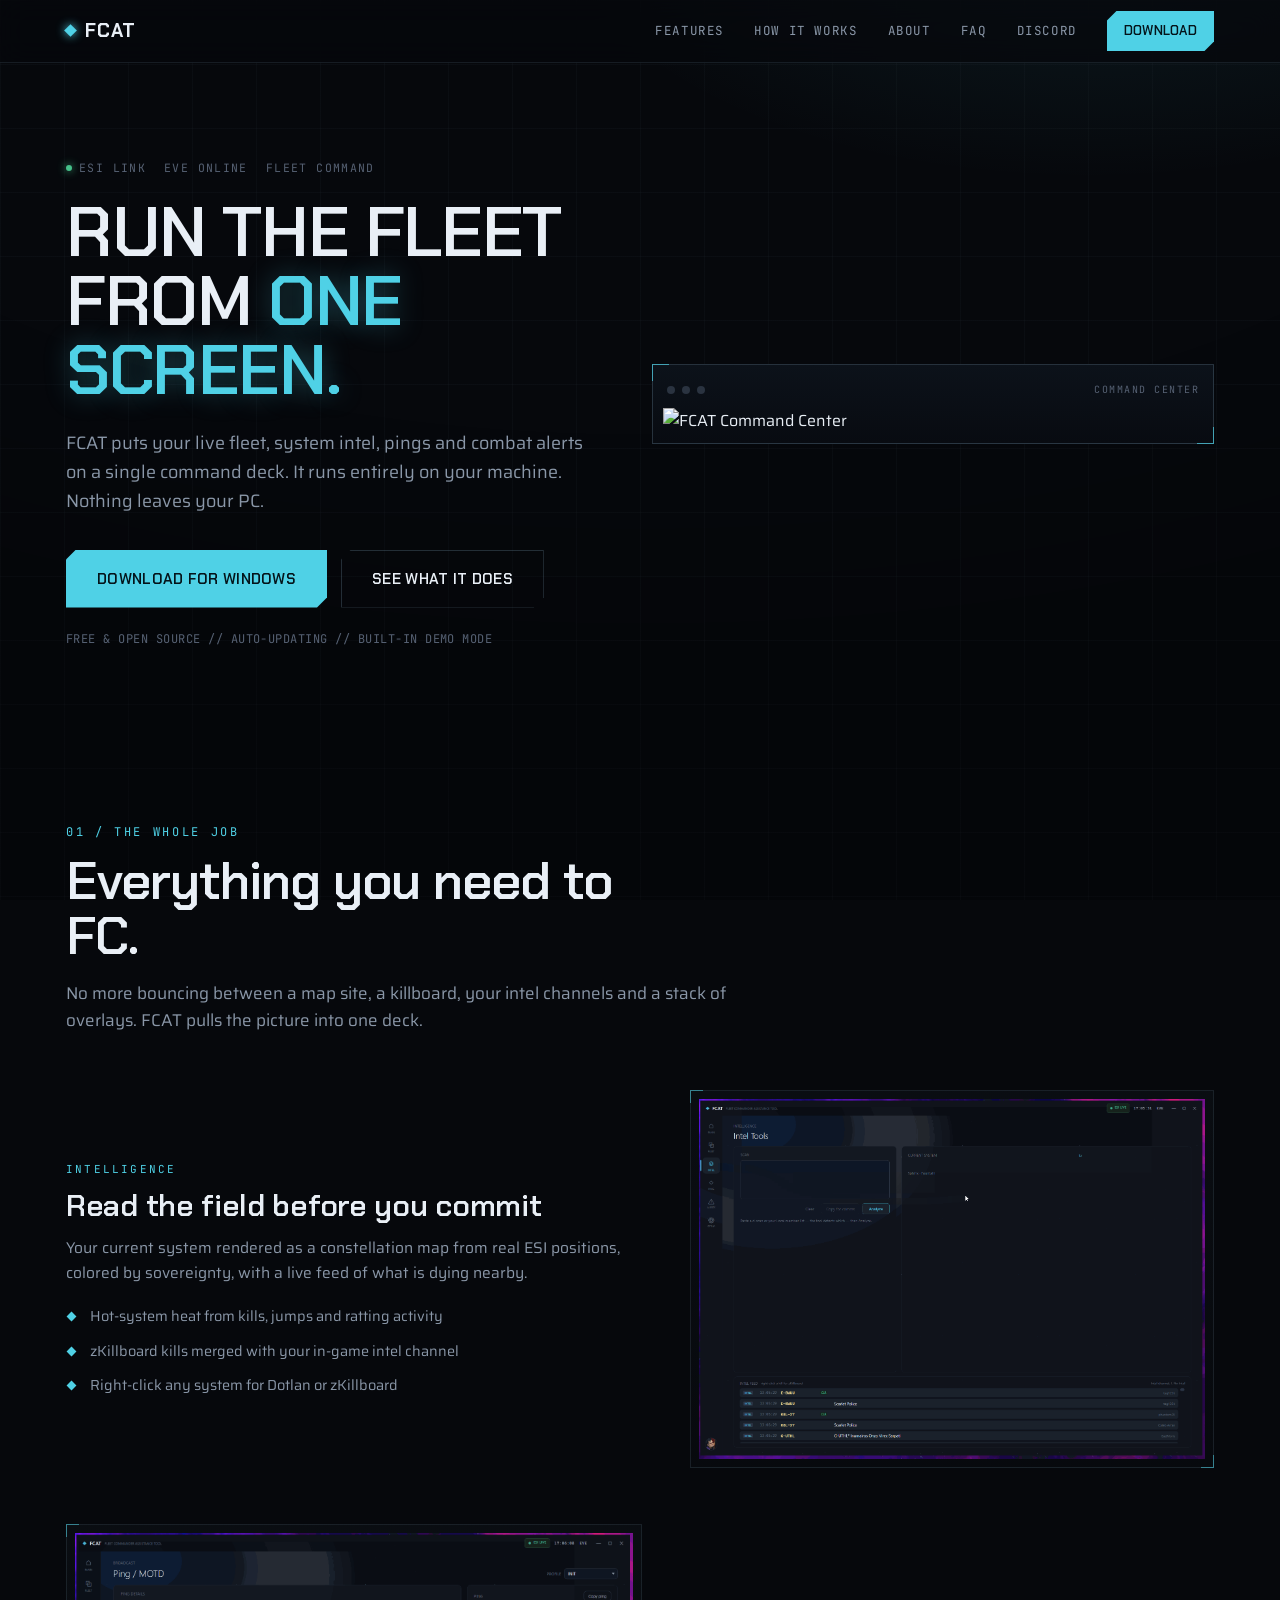
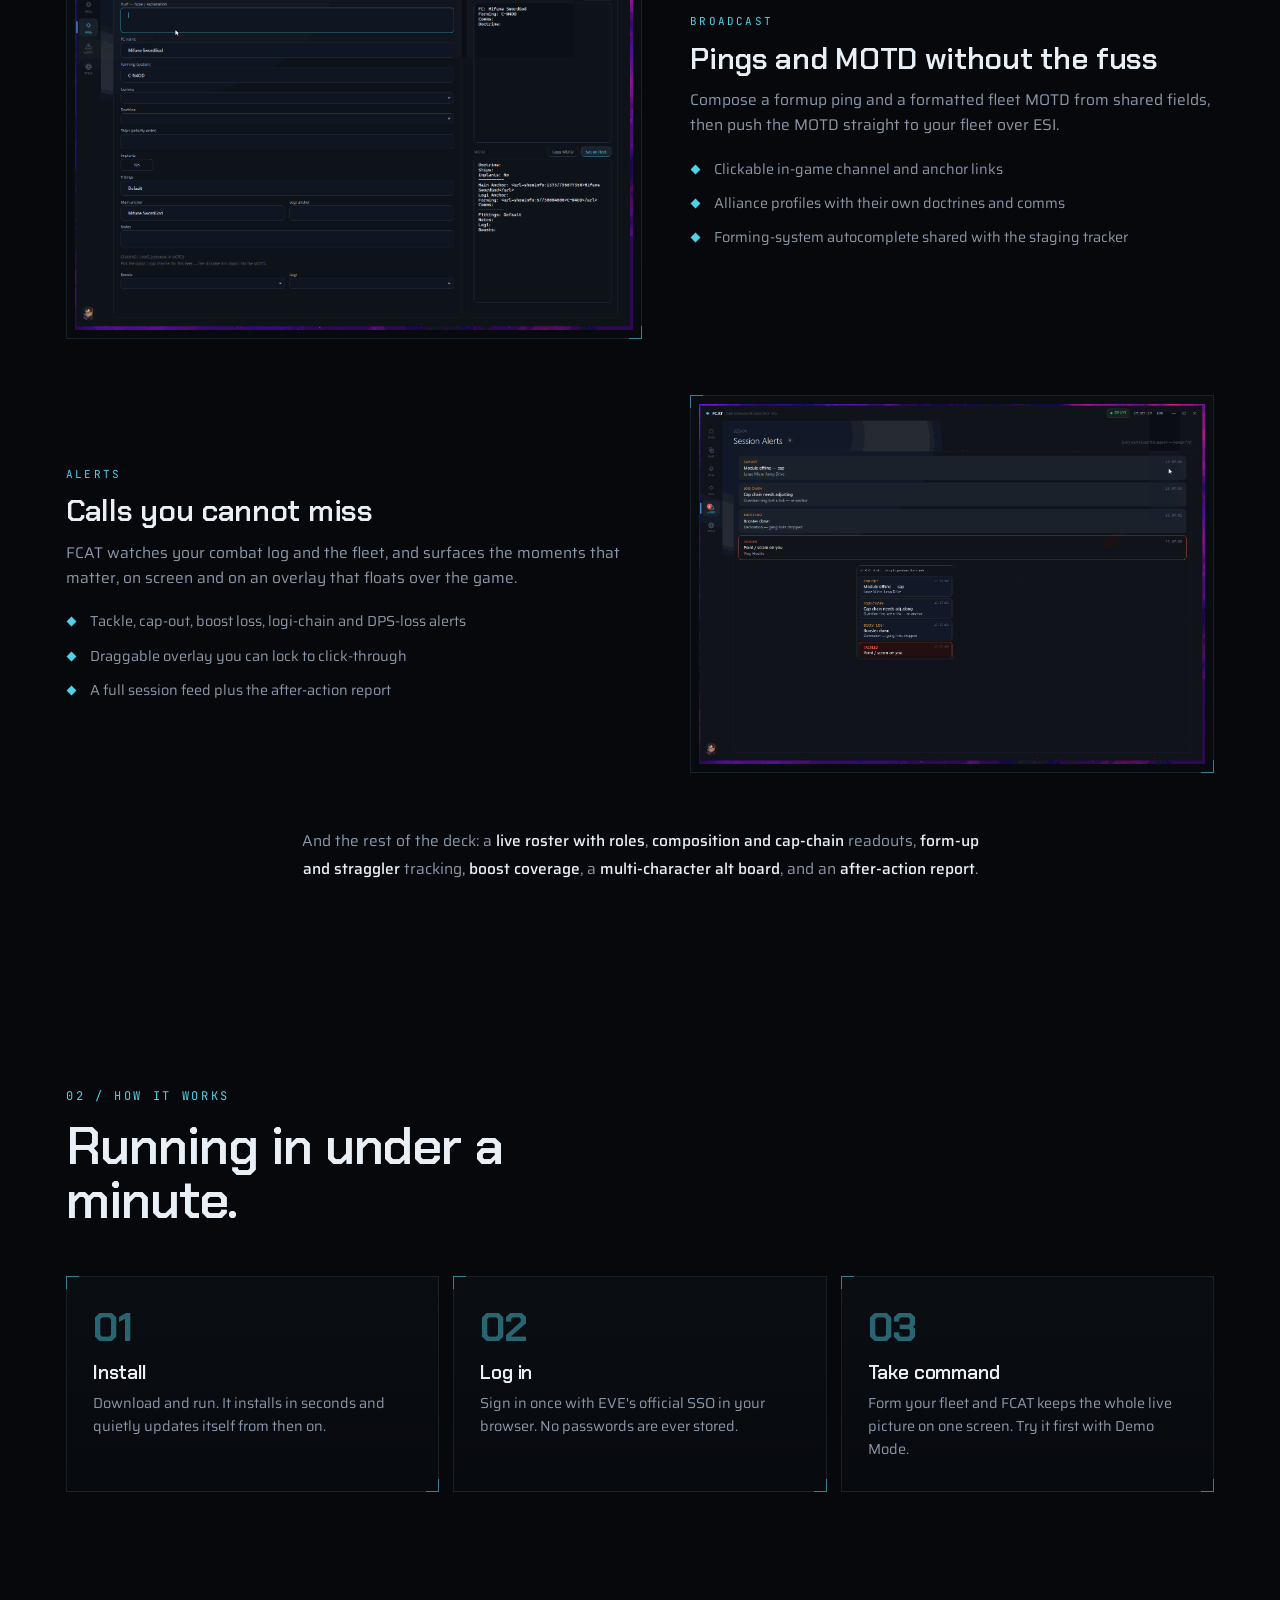
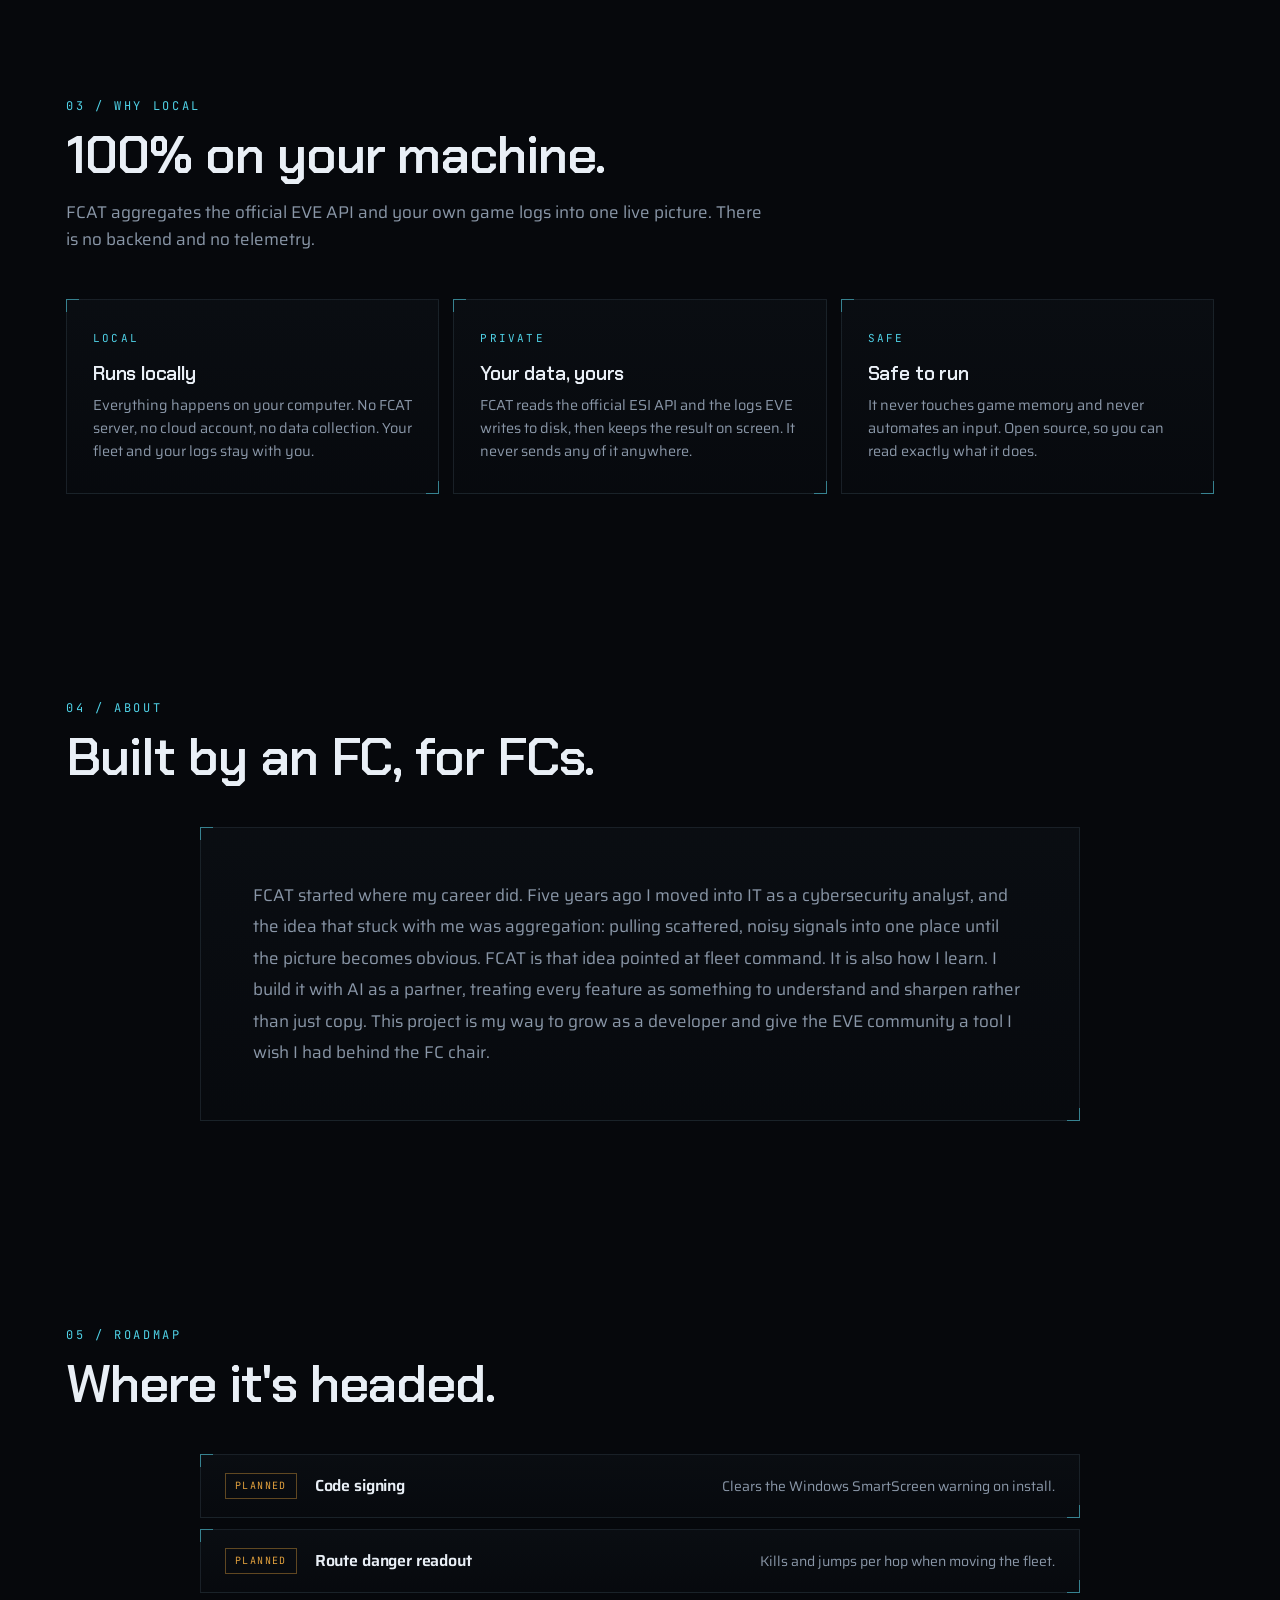
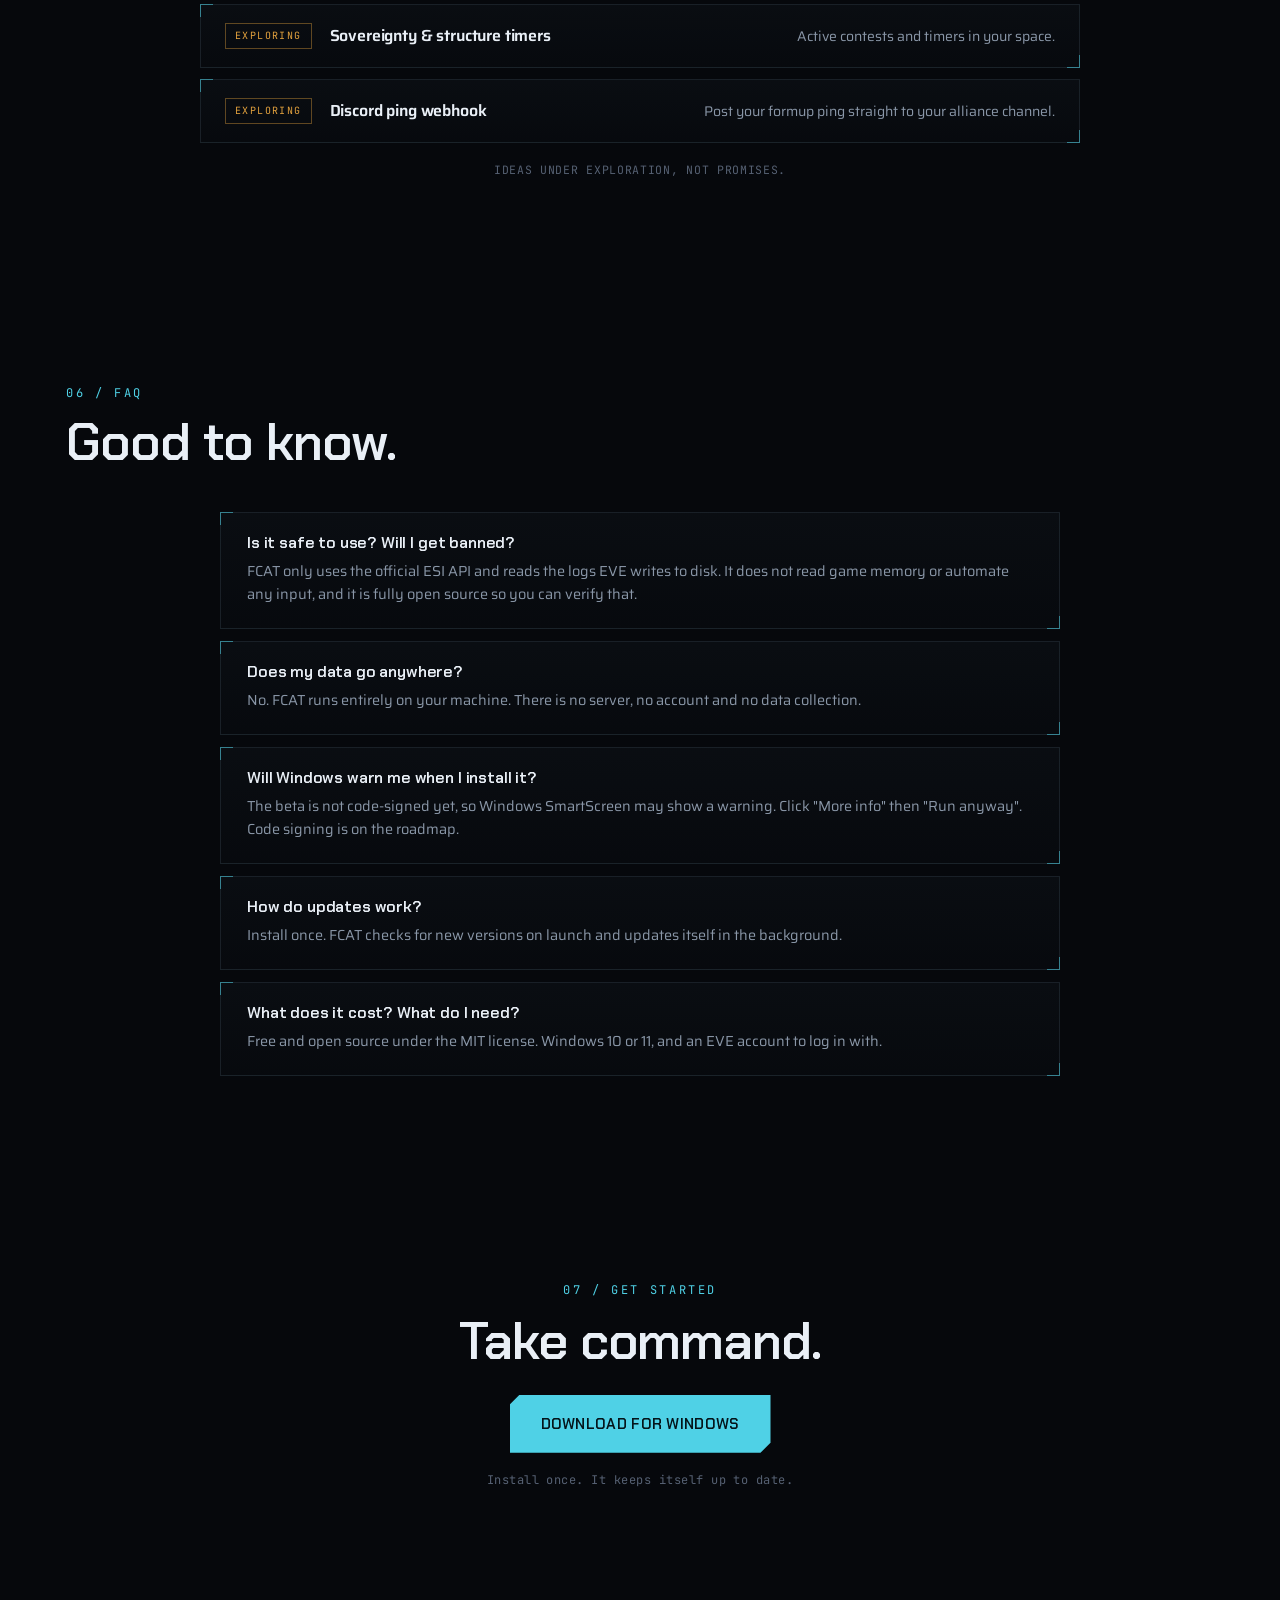
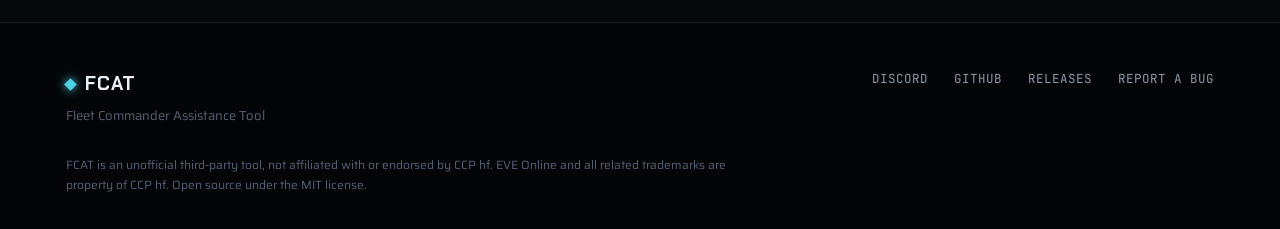
==== commit a0911ffd: "Release 0.13.0-beta: account manager, alert/AAR overhaul, QOL - Multi-character account manager: DPA" ====
--- a/docs/index.html
+++ b/docs/index.html
@@ -5,6 +5,19 @@
 <meta name="viewport" content="width=device-width, initial-scale=1">
 <title>FCAT // Fleet Commander Assistance Tool</title>
 <meta name="description" content="Everything you need to FC in EVE Online, on one screen, running entirely on your machine. Live fleet, intel, pings and combat alerts. Nothing leaves your PC.">
+
+<!-- Favicon (teal diamond brand mark) + browser theme -->
+<link rel="icon" href="favicon.svg" type="image/svg+xml">
+<meta name="theme-color" content="#06080c">
+
+<!-- Link previews (Discord, etc. read these OpenGraph tags) -->
+<meta property="og:type" content="website">
+<meta property="og:site_name" content="FCAT">
+<meta property="og:title" content="FCAT — Fleet Commander Assistance Tool">
+<meta property="og:description" content="Run the EVE Online fleet from one screen — live fleet, intel, pings and combat alerts, all on your machine. Nothing leaves your PC.">
+<meta property="og:url" content="https://mifune.space/">
+<meta property="og:image" content="https://mifune.space/gifs/dashboard.gif">
+
 <link rel="preconnect" href="https://fonts.googleapis.com">
 <link rel="preconnect" href="https://fonts.gstatic.com" crossorigin>
 <link href="https://fonts.googleapis.com/css2?family=Chakra+Petch:wght@400;500;600;700&family=JetBrains+Mono:wght@400;500&family=Saira:wght@300;400;500;600&display=swap" rel="stylesheet">
@@ -169,6 +182,7 @@
       <a href="#how">HOW IT WORKS</a>
       <a href="#about">ABOUT</a>
       <a href="#faq">FAQ</a>
+      <a href="https://discord.gg/fFznkAFen8" target="_blank" rel="noopener">DISCORD</a>
       <a class="btn btn-sm" href="https://github.com/MifuneSG/FCAT/releases/latest" target="_blank" rel="noopener">DOWNLOAD</a>
     </nav>
   </div>
@@ -238,7 +252,7 @@
         <h3>Calls you cannot miss</h3>
         <p>FCAT watches your combat log and the fleet, and surfaces the moments that matter, on screen and on an overlay that floats over the game.</p>
         <ul>
-          <li>Tackle, cap-out, boost loss and logi-chain alerts</li>
+          <li>Tackle, cap-out, boost loss, logi-chain and DPS-loss alerts</li>
           <li>Draggable overlay you can lock to click-through</li>
           <li>A full session feed plus the after-action report</li>
         </ul>
@@ -345,6 +359,7 @@
         <p class="muted">Fleet Commander Assistance Tool</p>
       </div>
       <div class="footer-links">
+        <a href="https://discord.gg/fFznkAFen8" target="_blank" rel="noopener">DISCORD</a>
         <a href="https://github.com/MifuneSG/FCAT" target="_blank" rel="noopener">GITHUB</a>
         <a href="https://github.com/MifuneSG/FCAT/releases/latest" target="_blank" rel="noopener">RELEASES</a>
         <a href="https://github.com/MifuneSG/FCAT/issues" target="_blank" rel="noopener">REPORT A BUG</a>
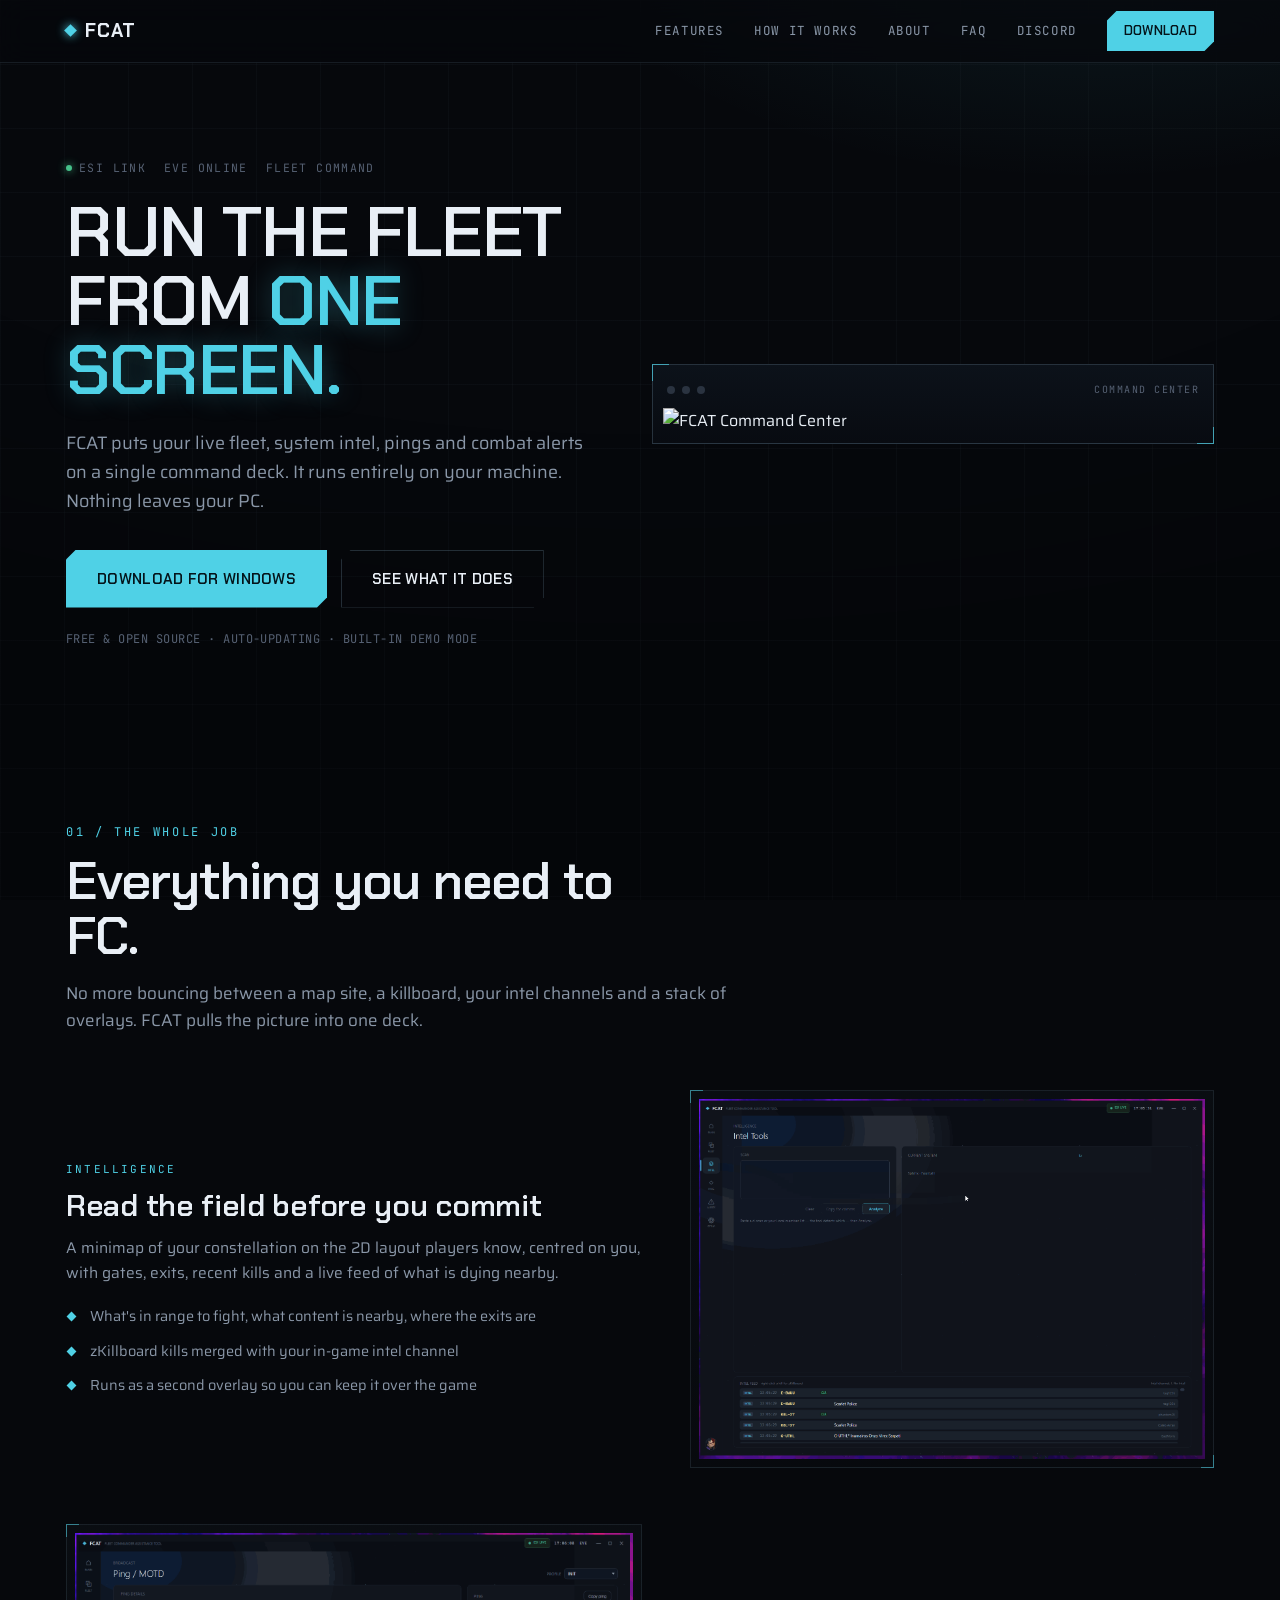
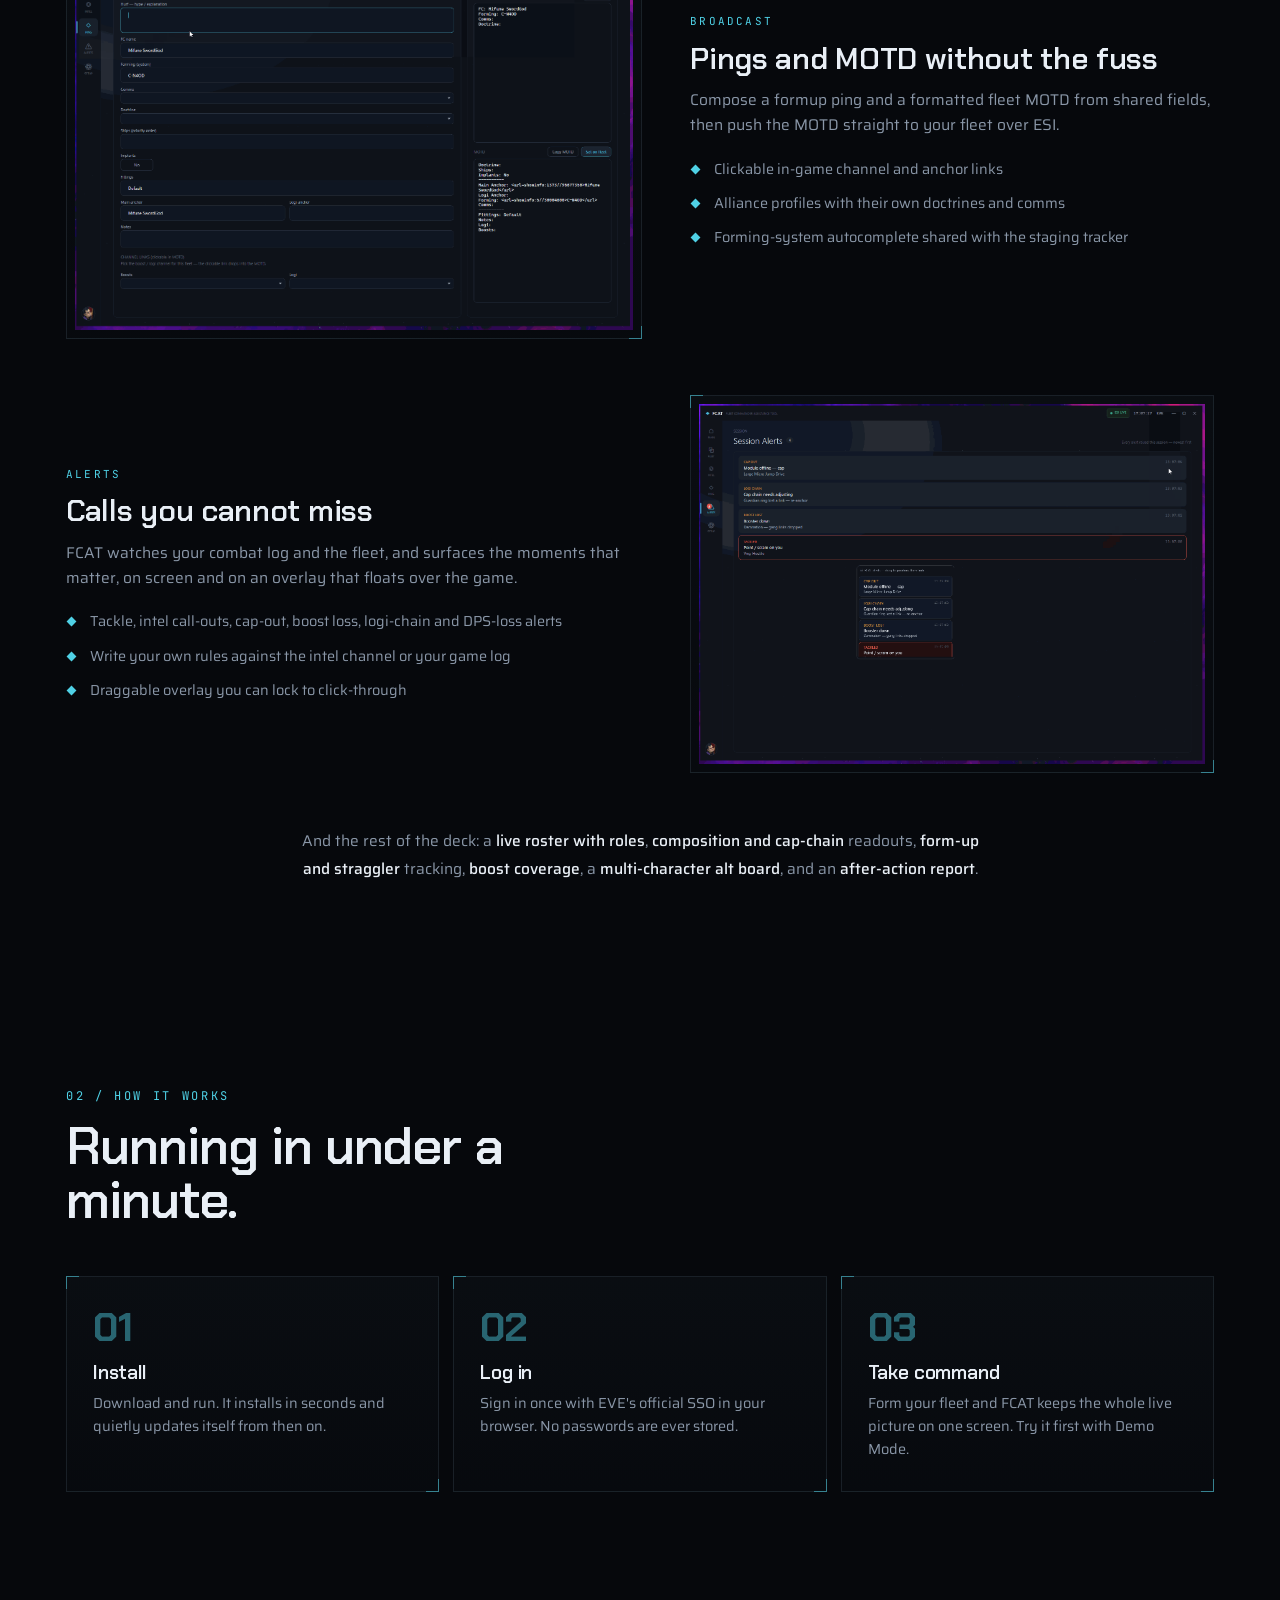
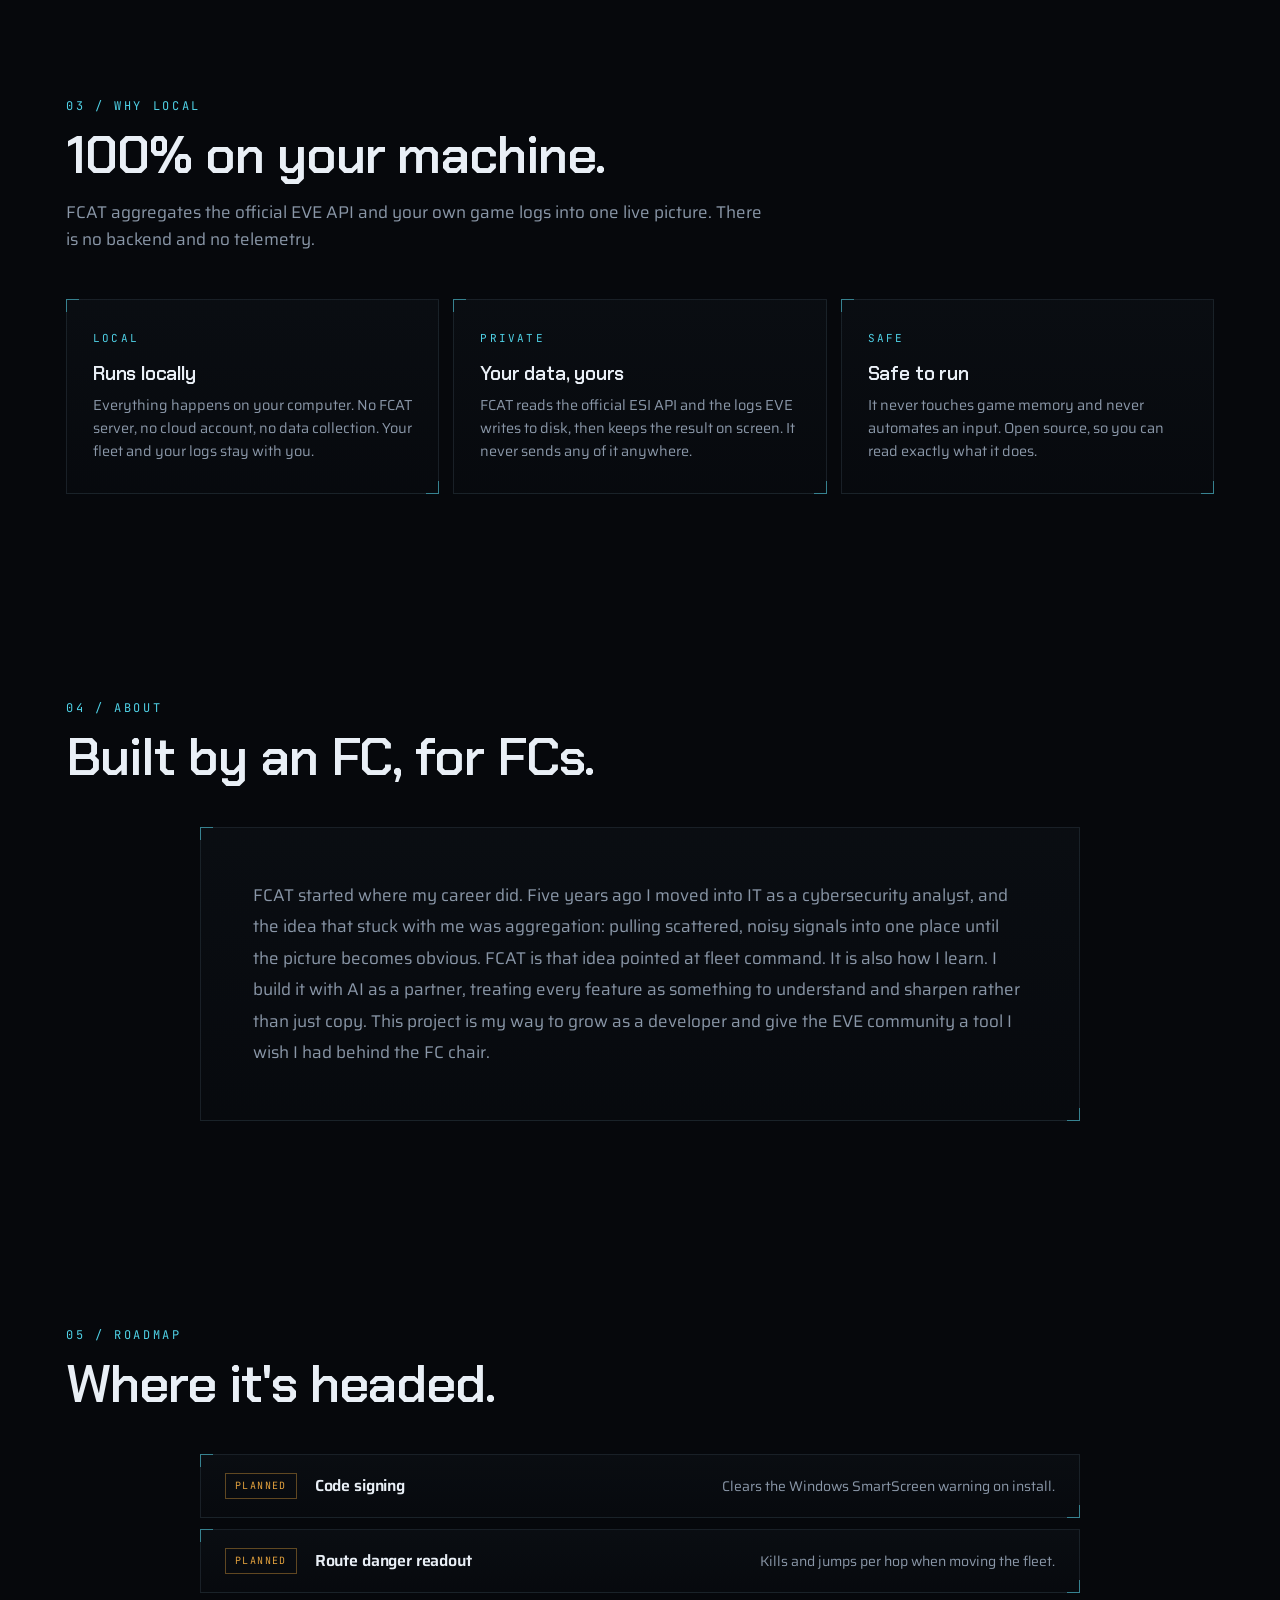
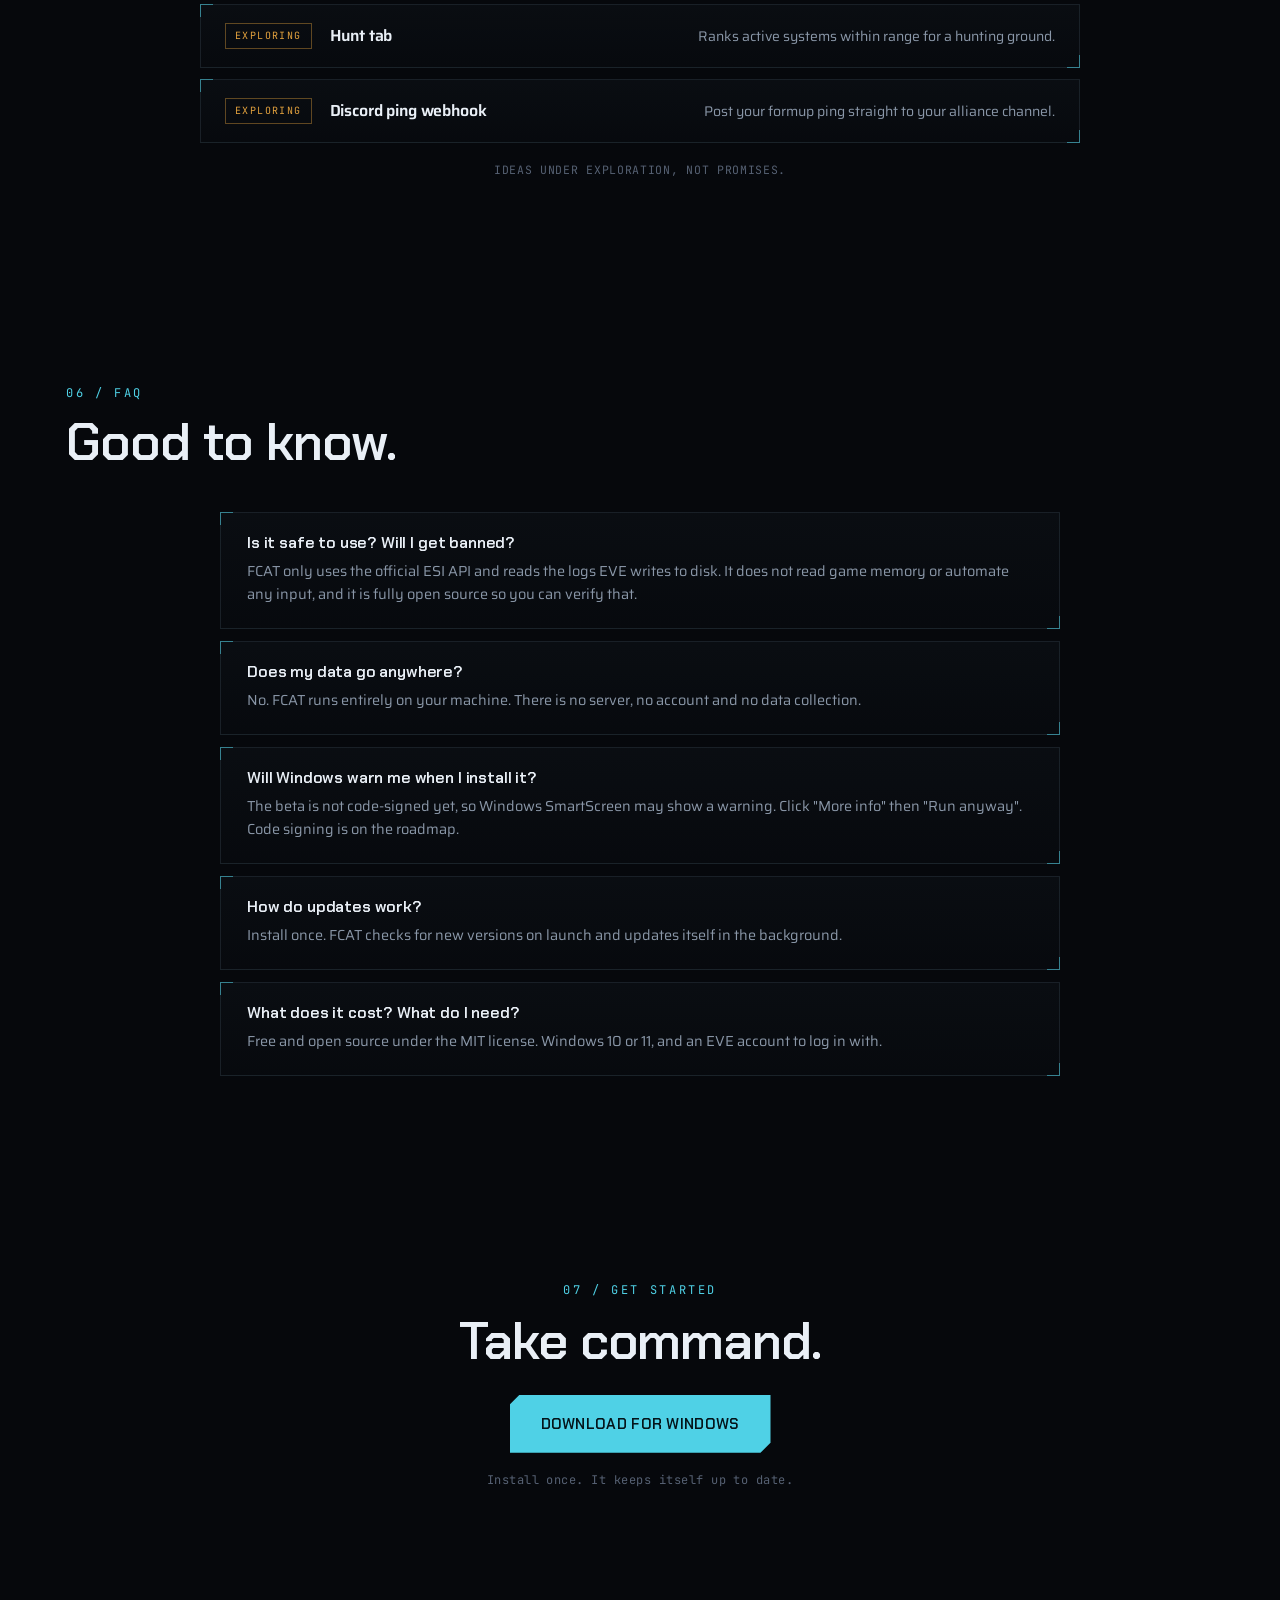
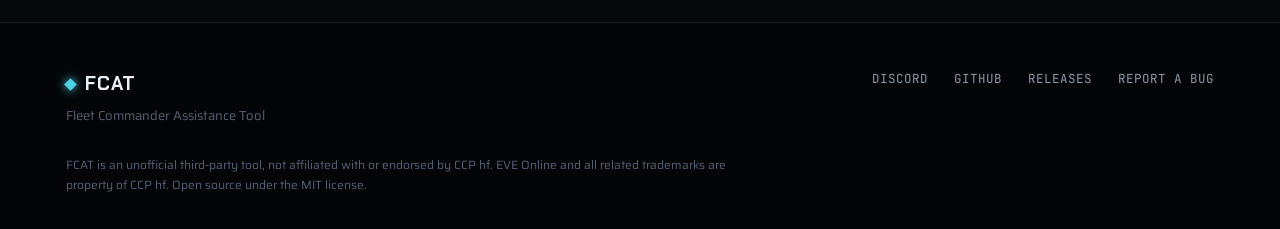
==== commit 9f1a742a: "Clean up user-facing copy across the app, README and site Strip emoji headings and em-dashes from an" ====
--- a/docs/index.html
+++ b/docs/index.html
@@ -3,7 +3,7 @@
 <head>
 <meta charset="utf-8">
 <meta name="viewport" content="width=device-width, initial-scale=1">
-<title>FCAT // Fleet Commander Assistance Tool</title>
+<title>FCAT · Fleet Commander Assistance Tool</title>
 <meta name="description" content="Everything you need to FC in EVE Online, on one screen, running entirely on your machine. Live fleet, intel, pings and combat alerts. Nothing leaves your PC.">
 
 <!-- Favicon (teal diamond brand mark) + browser theme -->
@@ -13,8 +13,8 @@
 <!-- Link previews (Discord, etc. read these OpenGraph tags) -->
 <meta property="og:type" content="website">
 <meta property="og:site_name" content="FCAT">
-<meta property="og:title" content="FCAT — Fleet Commander Assistance Tool">
-<meta property="og:description" content="Run the EVE Online fleet from one screen — live fleet, intel, pings and combat alerts, all on your machine. Nothing leaves your PC.">
+<meta property="og:title" content="FCAT · Fleet Commander Assistance Tool">
+<meta property="og:description" content="Run the EVE Online fleet from one screen. Live fleet, intel, pings and combat alerts, all on your machine. Nothing leaves your PC.">
 <meta property="og:url" content="https://mifune.space/">
 <meta property="og:image" content="https://mifune.space/gifs/dashboard.gif">
 
@@ -199,7 +199,7 @@
         <a class="btn btn-lg" href="https://github.com/MifuneSG/FCAT/releases/latest" target="_blank" rel="noopener">DOWNLOAD FOR WINDOWS</a>
         <a class="btn btn-ghost btn-lg" href="#everything">SEE WHAT IT DOES</a>
       </div>
-      <p class="subnote">FREE &amp; OPEN SOURCE // AUTO-UPDATING // BUILT-IN DEMO MODE</p>
+      <p class="subnote">FREE &amp; OPEN SOURCE · AUTO-UPDATING · BUILT-IN DEMO MODE</p>
     </div>
     <div class="screen rv in">
       <div class="screenbar"><b></b><b></b><b></b><small>COMMAND CENTER</small></div>
@@ -222,11 +222,11 @@
       <div>
         <div class="tag">Intelligence</div>
         <h3>Read the field before you commit</h3>
-        <p>Your current system rendered as a constellation map from real ESI positions, colored by sovereignty, with a live feed of what is dying nearby.</p>
+        <p>A minimap of your constellation on the 2D layout players know, centred on you, with gates, exits, recent kills and a live feed of what is dying nearby.</p>
         <ul>
-          <li>Hot-system heat from kills, jumps and ratting activity</li>
+          <li>What's in range to fight, what content is nearby, where the exits are</li>
           <li>zKillboard kills merged with your in-game intel channel</li>
-          <li>Right-click any system for Dotlan or zKillboard</li>
+          <li>Runs as a second overlay so you can keep it over the game</li>
         </ul>
       </div>
     </div>
@@ -252,9 +252,9 @@
         <h3>Calls you cannot miss</h3>
         <p>FCAT watches your combat log and the fleet, and surfaces the moments that matter, on screen and on an overlay that floats over the game.</p>
         <ul>
-          <li>Tackle, cap-out, boost loss, logi-chain and DPS-loss alerts</li>
+          <li>Tackle, intel call-outs, cap-out, boost loss, logi-chain and DPS-loss alerts</li>
+          <li>Write your own rules against the intel channel or your game log</li>
           <li>Draggable overlay you can lock to click-through</li>
-          <li>A full session feed plus the after-action report</li>
         </ul>
       </div>
     </div>
@@ -317,7 +317,7 @@
     <div class="road">
       <div class="ritem panel rv"><span class="rt">PLANNED</span><h4>Code signing</h4><p>Clears the Windows SmartScreen warning on install.</p></div>
       <div class="ritem panel rv"><span class="rt">PLANNED</span><h4>Route danger readout</h4><p>Kills and jumps per hop when moving the fleet.</p></div>
-      <div class="ritem panel rv"><span class="rt">EXPLORING</span><h4>Sovereignty &amp; structure timers</h4><p>Active contests and timers in your space.</p></div>
+      <div class="ritem panel rv"><span class="rt">EXPLORING</span><h4>Hunt tab</h4><p>Ranks active systems within range for a hunting ground.</p></div>
       <div class="ritem panel rv"><span class="rt">EXPLORING</span><h4>Discord ping webhook</h4><p>Post your formup ping straight to your alliance channel.</p></div>
     </div>
     <p class="roadnote">IDEAS UNDER EXPLORATION, NOT PROMISES.</p>
